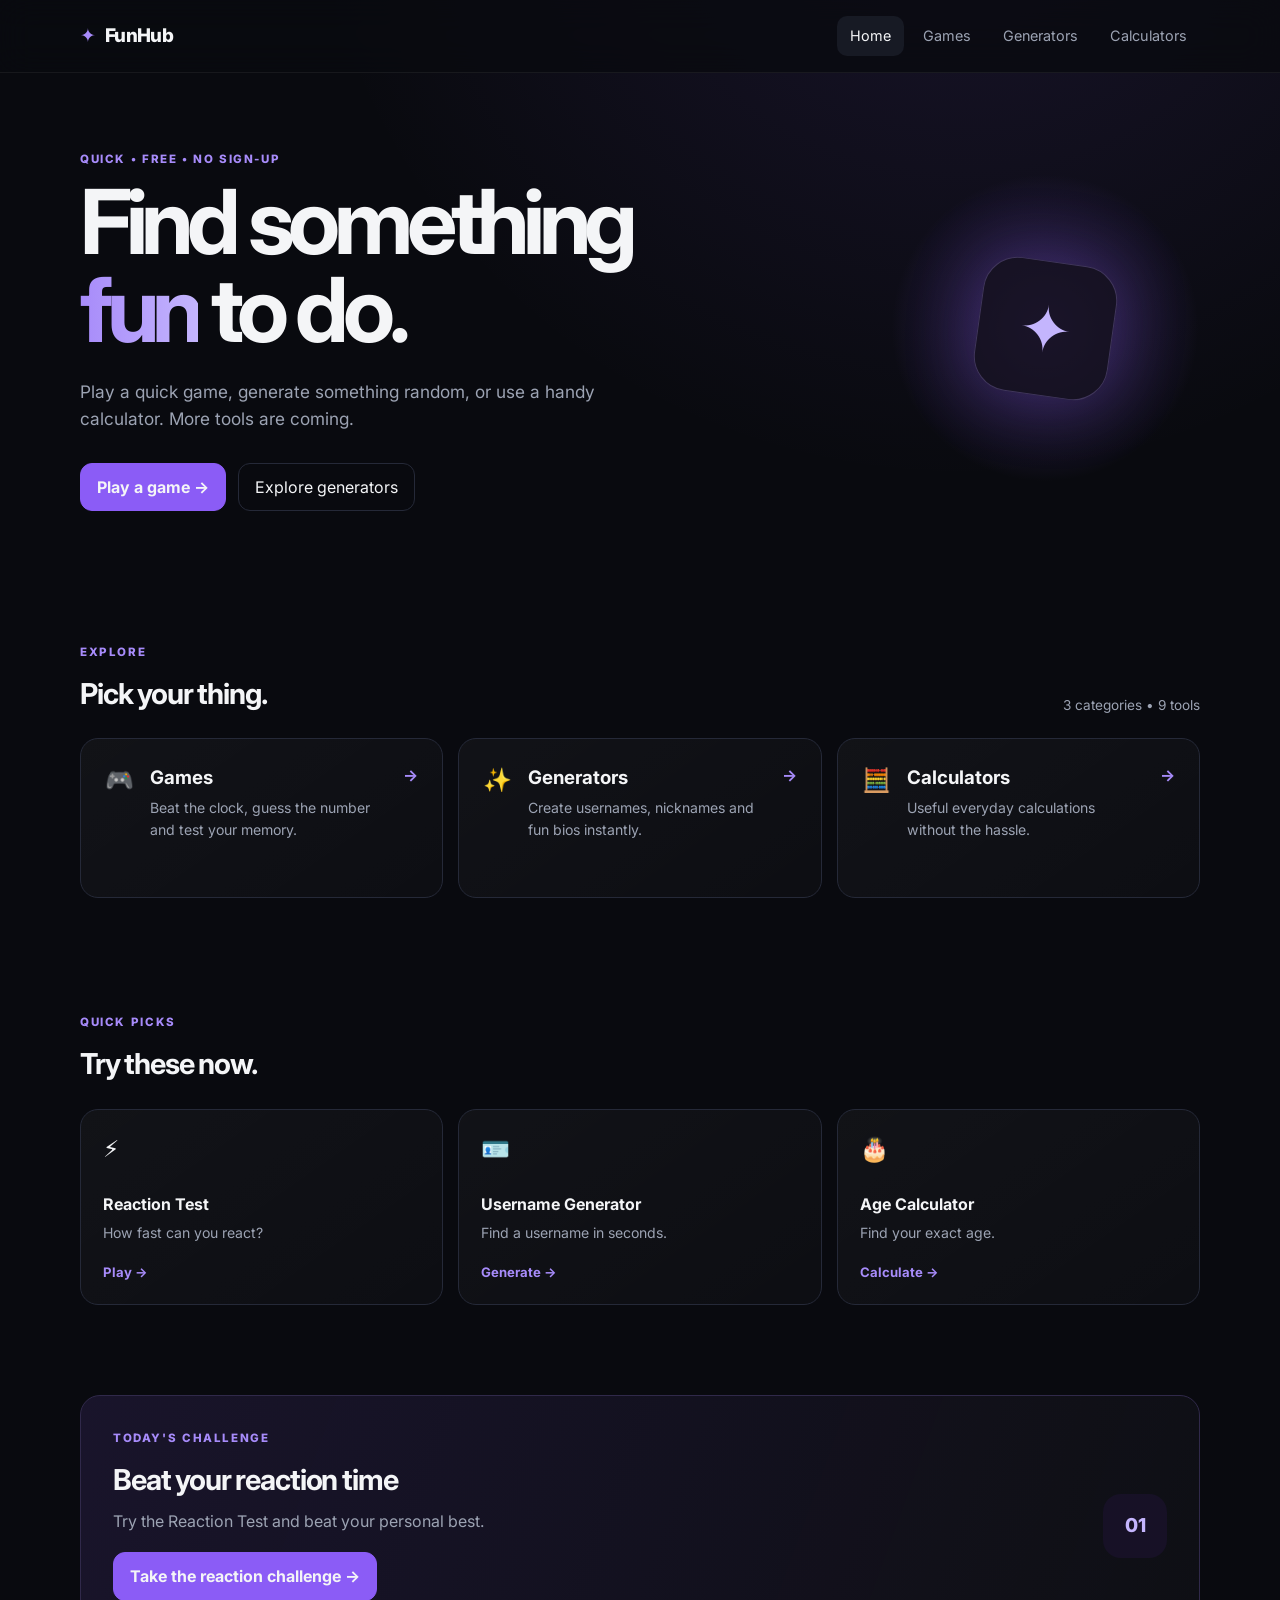
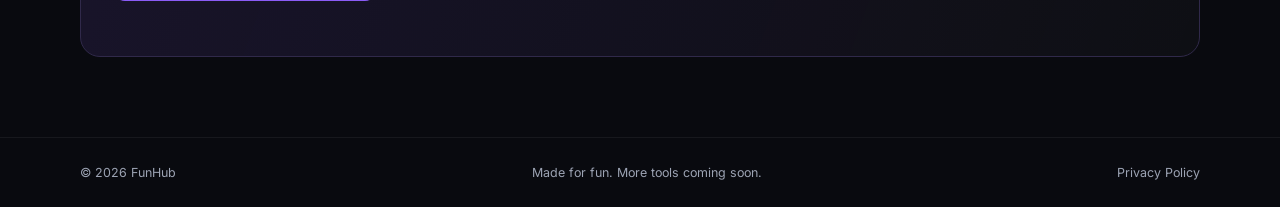
==== index.html @ 7da80d29 "Add files via upload" ====
<!DOCTYPE html>
<html lang="en">
<head>
  <meta charset="UTF-8">
  <meta name="viewport" content="width=device-width, initial-scale=1.0">
  <meta name="description" content="Play free online games, create usernames and bios, and use simple calculators on FunHub. No sign-up required.">
  <meta name="theme-color" content="#0b0b12">
  <title>FunHub – Free Games, Generators & Calculators</title>
  
<link rel="canonical" href="https://thisisaarushsingh15-beep.github.io/funhub-stage-a/">
<meta property="og:title" content="FunHub – Free Games, Generators & Calculators">
<meta property="og:description" content="Play free online games, create usernames and bios, and use simple calculators on FunHub. No sign-up required.">
<meta property="og:type" content="website">
<meta property="og:url" content="https://thisisaarushsingh15-beep.github.io/funhub-stage-a/">
<link rel="stylesheet" href="style.css">
<!-- Google Analytics -->
<script async src="https://www.googletagmanager.com/gtag/js?id=G-S3H3K12WE5"></script>
<script>
  window.dataLayer = window.dataLayer || [];
  function gtag(){dataLayer.push(arguments);}
  gtag('js', new Date());
  gtag('config', 'G-S3H3K12WE5');
</script>

<script type="application/ld+json">
{
  "@context": "https://schema.org",
  "@type": "WebSite",
  "name": "FunHub",
  "url": "https://thisisaarushsingh15-beep.github.io/funhub-stage-a/",
  "description": "Free online games, generators and useful calculators."
}
</script>
</head>
<body data-page="home">
<header class="site-header">
  <div class="container nav-wrap">
    <a class="logo" href="index.html"><span>✦</span> FunHub</a>
    <button class="menu-btn" aria-label="Open menu">☰</button>
    <nav class="nav">
      <a class="active" href="index.html">Home</a>
      <a href="games.html">Games</a>
      <a href="generators.html">Generators</a>
      <a href="calculators.html">Calculators</a>
    </nav>
  </div>
</header>

<main>
  <section class="hero container">
    <div class="hero-copy">
      <span class="eyebrow">QUICK • FREE • NO SIGN-UP</span>
      <h1>Find something <span>fun</span> to do.</h1>
      <p>Play a quick game, generate something random, or use a handy calculator. More tools are coming.</p>
      <div class="hero-actions">
        <a class="btn primary" href="games.html">Play a game <span>→</span></a>
        <a class="btn secondary" href="generators.html">Explore generators</a>
      </div>
    </div>
    <div class="hero-orb" aria-hidden="true">
      <div class="orb-card">✦</div>
    </div>
  </section>

  <section class="container section">
    <div class="section-heading">
      <div><span class="eyebrow">EXPLORE</span><h2>Pick your thing.</h2></div>
      <span class="section-note">3 categories • 9 tools</span>
    </div>

    <div class="category-grid">
      <a class="category-card purple" href="games.html">
        <div class="icon">🎮</div><div><h3>Games</h3><p>Beat the clock, guess the number and test your memory.</p></div><span class="arrow">→</span>
      </a>
      <a class="category-card blue" href="generators.html">
        <div class="icon">✨</div><div><h3>Generators</h3><p>Create usernames, nicknames and fun bios instantly.</p></div><span class="arrow">→</span>
      </a>
      <a class="category-card green" href="calculators.html">
        <div class="icon">🧮</div><div><h3>Calculators</h3><p>Useful everyday calculations without the hassle.</p></div><span class="arrow">→</span>
      </a>
    </div>
  </section>

  <section class="container section">
    <div class="section-heading">
      <div><span class="eyebrow">QUICK PICKS</span><h2>Try these now.</h2></div>
    </div>
    <div class="tool-grid">
      <a class="tool-card" href="games.html#reaction"><span class="tool-icon">⚡</span><h3>Reaction Test</h3><p>How fast can you react?</p><span class="tool-link">Play →</span></a>
      <a class="tool-card" href="generators.html#username"><span class="tool-icon">🪪</span><h3>Username Generator</h3><p>Find a username in seconds.</p><span class="tool-link">Generate →</span></a>
      <a class="tool-card" href="calculators.html#age"><span class="tool-icon">🎂</span><h3>Age Calculator</h3><p>Find your exact age.</p><span class="tool-link">Calculate →</span></a>
    </div>
  </section>

  <section class="container daily" id="daily-challenge">
    <div>
      <span class="eyebrow">TODAY'S CHALLENGE</span>
      <h2 id="daily-title">Daily Challenge</h2>
      <p id="daily-description">A fresh little challenge, updated every day.</p>
      <a id="daily-btn" class="btn primary" href="games.html">Take the challenge →</a>
      <p id="daily-status" class="daily-status" aria-live="polite"></p>
    </div>
    <div id="daily-badge" class="daily-badge">01</div>
  </section>
</main>

<footer><div class="container footer-wrap"><span>© 2026 FunHub</span><span>Made for fun. More tools coming soon.</span><span><a href="privacy.html">Privacy Policy</a></span></div></footer>
<script src="script.js"></script>
</body>
</html>
---- style.css ----
@import url('https://fonts.googleapis.com/css2?family=Inter:wght@400;500;600;700;800&display=swap');

:root{--bg:#090a0f;--surface:#11131b;--surface2:#171a24;--border:#252938;--text:#f4f5f7;--muted:#9ca3b3;--accent:#8b5cf6;--accent2:#a78bfa;--green:#34d399;--blue:#60a5fa;--danger:#fb7185;--shadow:0 18px 60px rgba(0,0,0,.3)}
*{box-sizing:border-box}html{scroll-behavior:smooth}body{margin:0;background:radial-gradient(circle at 75% -10%,rgba(139,92,246,.13),transparent 30%),var(--bg);color:var(--text);font-family:Inter,system-ui,sans-serif;line-height:1.55}a{text-decoration:none;color:inherit}button,input,select{font:inherit}button{cursor:pointer}
.container{width:min(1120px,calc(100% - 40px));margin:auto}.site-header{position:sticky;top:0;z-index:20;background:rgba(9,10,15,.8);backdrop-filter:blur(16px);border-bottom:1px solid rgba(255,255,255,.06)}.nav-wrap{height:72px;display:flex;align-items:center;justify-content:space-between}.logo{font-size:1.18rem;font-weight:800;letter-spacing:-.03em}.logo span{color:var(--accent2);margin-right:6px}.nav{display:flex;gap:6px}.nav a{padding:9px 13px;border-radius:10px;color:var(--muted);font-size:.9rem}.nav a:hover,.nav a.active{color:var(--text);background:var(--surface2)}.menu-btn{display:none;background:none;border:0;color:var(--text);font-size:1.4rem}
.hero{min-height:510px;display:flex;align-items:center;justify-content:space-between;gap:50px;padding:70px 0}.hero-copy{max-width:650px}.eyebrow{display:inline-block;color:var(--accent2);font-size:.72rem;font-weight:800;letter-spacing:.14em;margin-bottom:10px}.hero h1{font-size:clamp(3rem,7vw,5.7rem);line-height:.98;letter-spacing:-.07em;margin:0 0 25px}.hero h1 span{background:linear-gradient(90deg,#a78bfa,#c4b5fd);-webkit-background-clip:text;color:transparent}.hero p{color:var(--muted);font-size:1.08rem;max-width:570px}.hero-actions{display:flex;gap:12px;flex-wrap:wrap;margin-top:30px}.btn{border:1px solid var(--border);border-radius:12px;padding:11px 16px;color:var(--text);background:var(--surface2);transition:.2s}.btn:hover{transform:translateY(-2px);border-color:#3b4052}.btn.primary{background:var(--accent);border-color:var(--accent);font-weight:700}.btn.primary:hover{background:#7c4ee8}.btn.secondary{background:transparent}.btn.full{width:100%}.hero-orb{width:310px;height:310px;display:grid;place-items:center;border-radius:50%;background:radial-gradient(circle,rgba(139,92,246,.28),rgba(139,92,246,.03) 65%,transparent 70%)}.orb-card{width:135px;height:135px;border:1px solid #40365c;background:rgba(20,17,30,.8);box-shadow:0 0 70px rgba(139,92,246,.28);border-radius:35px;display:grid;place-items:center;font-size:4rem;color:#c4b5fd;transform:rotate(8deg)}
.section{padding:55px 0}.section-heading{display:flex;justify-content:space-between;align-items:end;margin-bottom:22px}.section-heading h2,.daily h2{margin:0;font-size:1.8rem;letter-spacing:-.04em}.section-note{color:var(--muted);font-size:.85rem}.category-grid{display:grid;grid-template-columns:repeat(3,1fr);gap:15px}.category-card,.tool-card,.app-card{background:linear-gradient(145deg,rgba(255,255,255,.035),rgba(255,255,255,.015));border:1px solid var(--border);border-radius:18px}.category-card{padding:24px;display:grid;grid-template-columns:auto 1fr auto;gap:16px;align-items:start;min-height:160px;transition:.25s}.category-card:hover,.tool-card:hover{transform:translateY(-4px);border-color:#3a3f50}.category-card h3,.tool-card h3{margin:0 0 5px}.category-card p,.tool-card p{margin:0;color:var(--muted);font-size:.88rem}.category-card .icon,.tool-icon{font-size:1.45rem}.category-card.purple .icon{color:#a78bfa}.category-card.blue .icon{color:#60a5fa}.category-card.green .icon{color:#34d399}.arrow,.tool-link{color:var(--accent2);font-weight:700}.tool-grid{display:grid;grid-template-columns:repeat(3,1fr);gap:15px}.tool-grid.wide{align-items:start}.tool-card{padding:22px;transition:.25s}.tool-card .tool-icon{display:block;margin-bottom:24px}.tool-card h3{font-size:1rem}.tool-card .tool-link{display:block;margin-top:18px;font-size:.82rem}.daily{margin:35px auto 80px;padding:28px 32px;border:1px solid #30294a;border-radius:20px;background:linear-gradient(110deg,rgba(139,92,246,.12),rgba(255,255,255,.02));display:flex;justify-content:space-between;align-items:center}.daily p{color:var(--muted);margin:7px 0 0}.daily-badge{width:64px;height:64px;border-radius:18px;display:grid;place-items:center;background:#171126;color:#c4b5fd;font-weight:800;font-size:1.2rem}
.page{padding:75px 0 100px}.page-heading{margin-bottom:38px}.page-heading h1{font-size:clamp(2.5rem,6vw,4.5rem);line-height:1;margin:0 0 12px;letter-spacing:-.06em}.page-heading p{color:var(--muted);margin:0}.game-grid{display:grid;grid-template-columns:repeat(3,1fr);gap:16px}.app-card{padding:24px}.app-top{display:flex;justify-content:space-between;align-items:center;margin-bottom:15px}.tag{font-size:.66rem;letter-spacing:.1em;color:var(--muted);border:1px solid var(--border);border-radius:999px;padding:5px 8px}.app-card h2{margin:0 0 8px;font-size:1.25rem}.muted{color:var(--muted);font-size:.88rem}.reaction-box,.memory-display{height:150px;border:1px dashed #3a3f50;border-radius:14px;display:grid;place-items:center;text-align:center;margin:20px 0;color:var(--muted);font-weight:700}.reaction-box.go{background:#123326;border-color:#2d8b68;color:#9ff0ca}.reaction-box.wait{background:#2b1820;border-color:#703343;color:#ffb5c4}.input-row{display:flex;gap:9px;margin:18px 0}.input-row input,.input-row select{min-width:0;flex:1}input,select{width:100%;background:#0d0f15;color:var(--text);border:1px solid var(--border);border-radius:11px;padding:11px 12px;outline:none}input:focus,select:focus{border-color:#65519a;box-shadow:0 0 0 3px rgba(139,92,246,.1)}.result{min-height:24px;color:var(--accent2);font-weight:600}.text-btn{border:0;background:none;color:var(--muted);padding:5px 0}.text-btn:hover{color:var(--text)}.form-stack{display:grid;gap:10px;margin:18px 0}.output-list{display:grid;gap:8px;margin-top:16px}.output-item{display:flex;justify-content:space-between;gap:10px;align-items:center;background:#0d0f15;border:1px solid var(--border);border-radius:10px;padding:10px 12px}.copy-btn{border:0;background:#1c1f2a;color:var(--accent2);padding:6px 9px;border-radius:8px;font-size:.78rem}.hidden{display:none!important}
footer{border-top:1px solid rgba(255,255,255,.06);padding:25px 0;color:var(--muted);font-size:.78rem}.footer-wrap{display:flex;justify-content:space-between;gap:15px}
@media(max-width:850px){.hero{padding:60px 0;min-height:auto}.hero-orb{width:220px;height:220px}.orb-card{width:100px;height:100px;font-size:3rem}.category-grid,.game-grid,.tool-grid{grid-template-columns:1fr}.hero{flex-direction:column;align-items:flex-start}.section{padding:40px 0}.page{padding:55px 0 75px}}
@media(max-width:620px){.container{width:min(100% - 28px,1120px)}.nav{display:none;position:absolute;left:14px;right:14px;top:64px;background:#11131b;border:1px solid var(--border);border-radius:14px;padding:8px;flex-direction:column}.nav.open{display:flex}.menu-btn{display:block}.hero h1{font-size:3.1rem}.hero-orb{display:none}.section-heading{align-items:start;gap:15px;flex-direction:column}.category-card{min-height:auto}.footer-wrap{flex-direction:column}.input-row{flex-direction:column}}

.daily .btn{display:inline-block;margin-top:18px}.daily-status{color:var(--green);font-size:.82rem;font-weight:600;min-height:20px;margin:10px 0 0}.score-panel{margin:-12px 0 28px;padding:22px;border:1px solid var(--border);border-radius:18px;background:linear-gradient(145deg,rgba(255,255,255,.035),rgba(255,255,255,.015));display:grid;grid-template-columns:1fr 1.4fr;gap:20px;align-items:center}.score-panel h2{margin:0 0 5px}.score-grid{display:grid;grid-template-columns:repeat(3,1fr);gap:10px}.score-item{padding:14px;border:1px solid var(--border);border-radius:12px;background:#0d0f15;display:grid;gap:6px}.score-item span{font-size:.78rem;color:var(--muted)}.score-item strong{font-size:1.05rem;color:var(--accent2)}.daily-game-note{margin:-8px 0 22px;padding:13px 16px;border:1px solid #30294a;border-radius:12px;background:rgba(139,92,246,.09);color:#d9d0ff;font-size:.88rem}.daily-game-note strong{color:#fff}.game-actions{display:flex;gap:9px;flex-wrap:wrap;margin-top:12px}.game-actions .btn{flex:1}.new-best{color:var(--green)!important}.challenge-complete{color:var(--green)!important}@media(max-width:850px){.score-panel{grid-template-columns:1fr}.score-grid{grid-template-columns:1fr}}
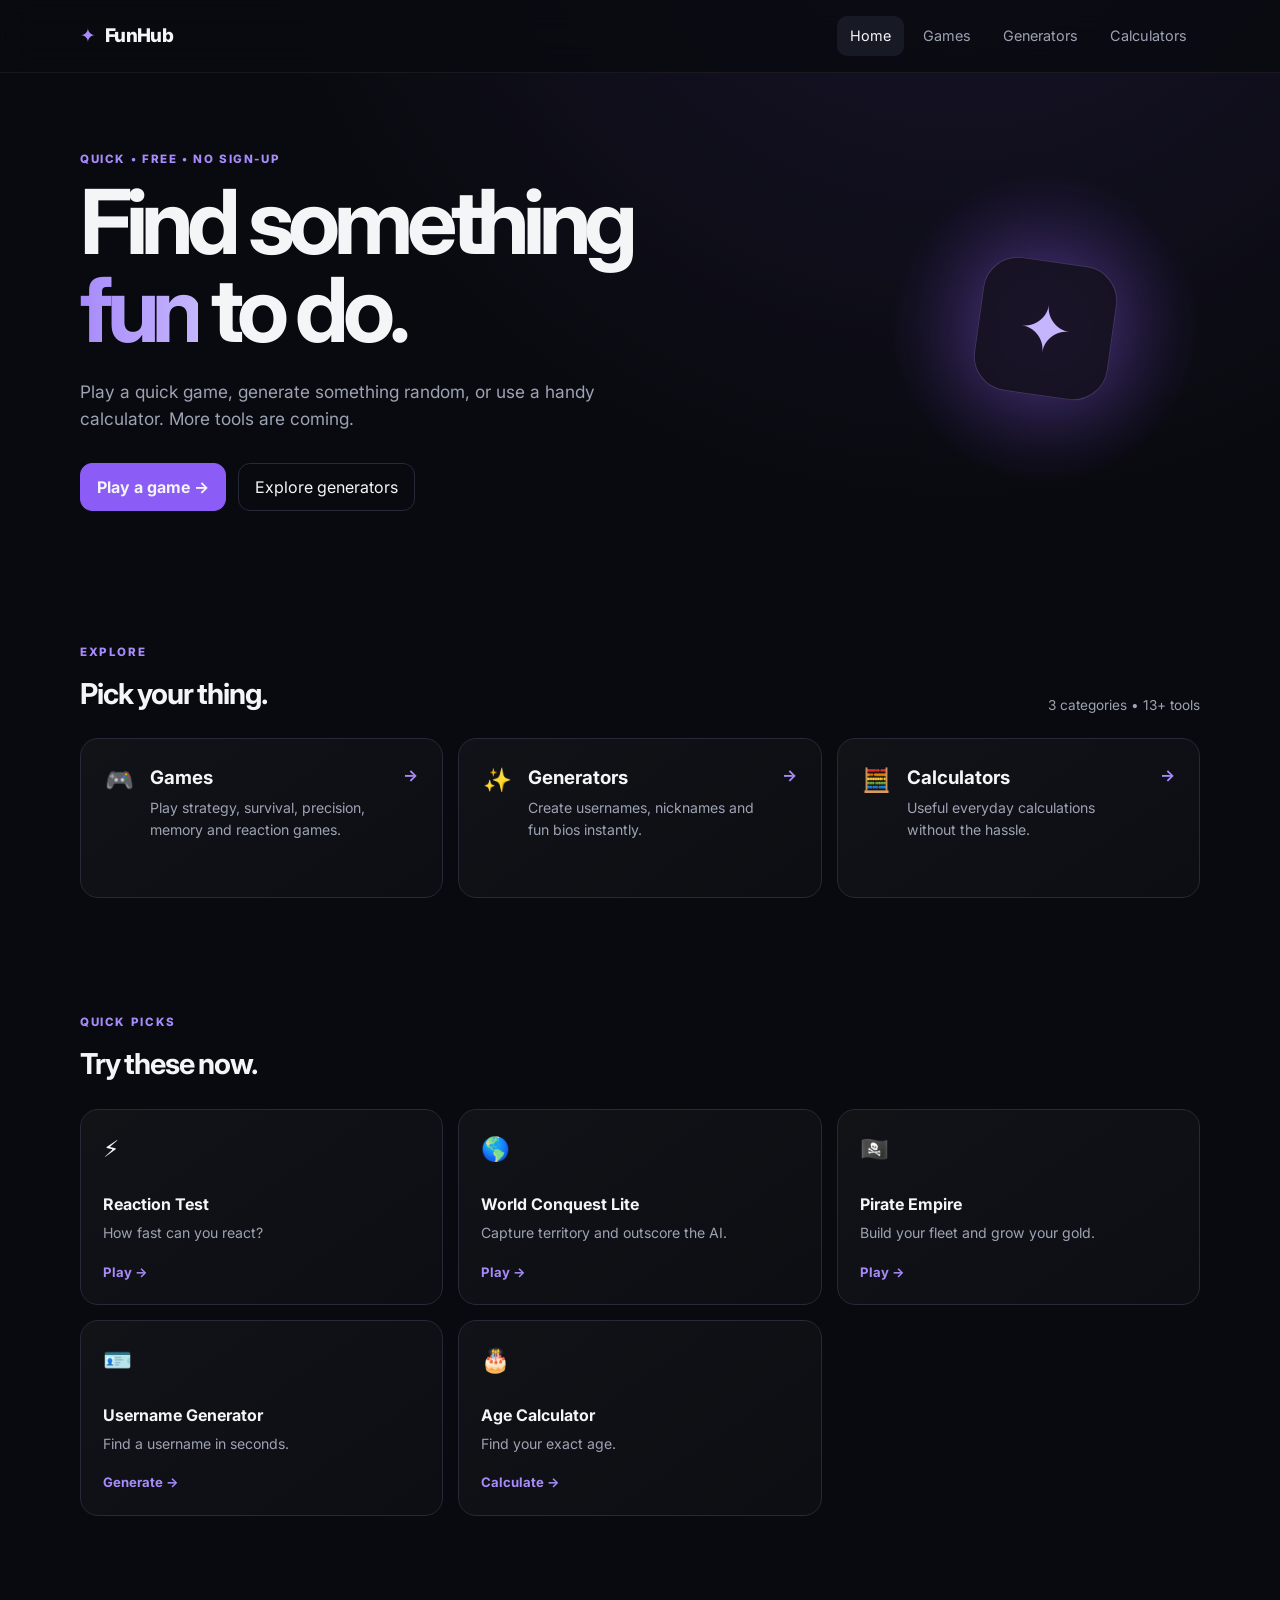
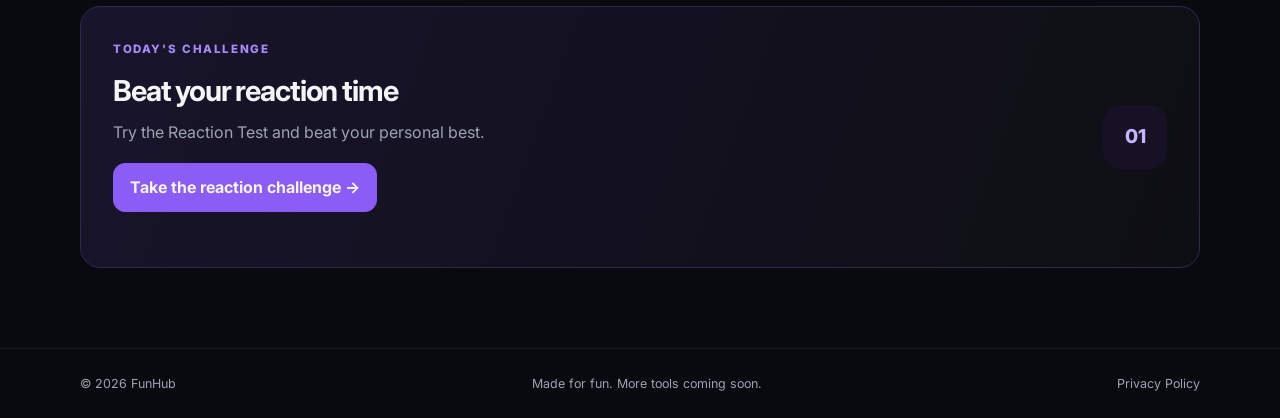
==== commit 577d069e: "Add files via upload" ====
--- a/index.html
+++ b/index.html
@@ -65,12 +65,12 @@
   <section class="container section">
     <div class="section-heading">
       <div><span class="eyebrow">EXPLORE</span><h2>Pick your thing.</h2></div>
-      <span class="section-note">3 categories • 9 tools</span>
+      <span class="section-note">3 categories • 13+ tools</span>
     </div>
 
     <div class="category-grid">
       <a class="category-card purple" href="games.html">
-        <div class="icon">🎮</div><div><h3>Games</h3><p>Beat the clock, guess the number and test your memory.</p></div><span class="arrow">→</span>
+        <div class="icon">🎮</div><div><h3>Games</h3><p>Play strategy, survival, precision, memory and reaction games.</p></div><span class="arrow">→</span>
       </a>
       <a class="category-card blue" href="generators.html">
         <div class="icon">✨</div><div><h3>Generators</h3><p>Create usernames, nicknames and fun bios instantly.</p></div><span class="arrow">→</span>
@@ -87,6 +87,8 @@
     </div>
     <div class="tool-grid">
       <a class="tool-card" href="games.html#reaction"><span class="tool-icon">⚡</span><h3>Reaction Test</h3><p>How fast can you react?</p><span class="tool-link">Play →</span></a>
+      <a class="tool-card" href="games.html#conquest"><span class="tool-icon">🌎</span><h3>World Conquest Lite</h3><p>Capture territory and outscore the AI.</p><span class="tool-link">Play →</span></a>
+      <a class="tool-card" href="games.html#pirate"><span class="tool-icon">🏴‍☠️</span><h3>Pirate Empire</h3><p>Build your fleet and grow your gold.</p><span class="tool-link">Play →</span></a>
       <a class="tool-card" href="generators.html#username"><span class="tool-icon">🪪</span><h3>Username Generator</h3><p>Find a username in seconds.</p><span class="tool-link">Generate →</span></a>
       <a class="tool-card" href="calculators.html#age"><span class="tool-icon">🎂</span><h3>Age Calculator</h3><p>Find your exact age.</p><span class="tool-link">Calculate →</span></a>
     </div>
--- a/style.css
+++ b/style.css
@@ -11,3 +11,30 @@
 @media(max-width:620px){.container{width:min(100% - 28px,1120px)}.nav{display:none;position:absolute;left:14px;right:14px;top:64px;background:#11131b;border:1px solid var(--border);border-radius:14px;padding:8px;flex-direction:column}.nav.open{display:flex}.menu-btn{display:block}.hero h1{font-size:3.1rem}.hero-orb{display:none}.section-heading{align-items:start;gap:15px;flex-direction:column}.category-card{min-height:auto}.footer-wrap{flex-direction:column}.input-row{flex-direction:column}}
 
 .daily .btn{display:inline-block;margin-top:18px}.daily-status{color:var(--green);font-size:.82rem;font-weight:600;min-height:20px;margin:10px 0 0}.score-panel{margin:-12px 0 28px;padding:22px;border:1px solid var(--border);border-radius:18px;background:linear-gradient(145deg,rgba(255,255,255,.035),rgba(255,255,255,.015));display:grid;grid-template-columns:1fr 1.4fr;gap:20px;align-items:center}.score-panel h2{margin:0 0 5px}.score-grid{display:grid;grid-template-columns:repeat(3,1fr);gap:10px}.score-item{padding:14px;border:1px solid var(--border);border-radius:12px;background:#0d0f15;display:grid;gap:6px}.score-item span{font-size:.78rem;color:var(--muted)}.score-item strong{font-size:1.05rem;color:var(--accent2)}.daily-game-note{margin:-8px 0 22px;padding:13px 16px;border:1px solid #30294a;border-radius:12px;background:rgba(139,92,246,.09);color:#d9d0ff;font-size:.88rem}.daily-game-note strong{color:#fff}.game-actions{display:flex;gap:9px;flex-wrap:wrap;margin-top:12px}.game-actions .btn{flex:1}.new-best{color:var(--green)!important}.challenge-complete{color:var(--green)!important}@media(max-width:850px){.score-panel{grid-template-columns:1fr}.score-grid{grid-template-columns:1fr}}
+
+/* Stage B games */
+.stage-b-intro { margin: 34px 0 18px; }
+.stage-b-intro h2 { margin: 4px 0 6px; }
+.stage-b-games { margin-top: 18px; }
+.game-stats { display:flex; gap:10px; flex-wrap:wrap; margin:12px 0; }
+.game-stats span { background:rgba(255,255,255,.04); border:1px solid var(--border); border-radius:10px; padding:8px 10px; font-size:.9rem; }
+.game-stats strong { margin-left:4px; }
+.target-arena { position:relative; min-height:230px; border:1px solid var(--border); border-radius:14px; background:#11131a; overflow:hidden; display:grid; place-items:center; color:var(--muted); }
+.target-dot { position:absolute; width:42px; height:42px; border-radius:50%; border:3px solid #fff; background:var(--accent); cursor:pointer; box-shadow:0 0 0 7px rgba(124,92,255,.18); }
+.territory-grid { display:grid; grid-template-columns:repeat(5,1fr); gap:6px; margin:14px 0; }
+.territory { min-height:52px; border:1px solid var(--border); border-radius:9px; background:#151821; color:var(--text); cursor:pointer; font-weight:700; }
+.territory.player { background:rgba(124,92,255,.28); border-color:var(--accent); }
+.territory.ai { background:rgba(255,255,255,.09); }
+.territory.neutral { opacity:.72; }
+.territory.attackable { outline:2px solid var(--accent); }
+.pirate-stats { display:grid; grid-template-columns:repeat(4,1fr); gap:8px; margin:14px 0; }
+.pirate-stats div { padding:10px 8px; border:1px solid var(--border); border-radius:10px; background:rgba(255,255,255,.035); text-align:center; }
+.pirate-stats span { display:block; font-size:.75rem; color:var(--muted); }
+.pirate-stats strong { display:block; margin-top:3px; }
+.pirate-actions { display:grid; grid-template-columns:1fr 1fr; gap:8px; }
+.upgrade-grid { display:grid; grid-template-columns:1fr 1fr; gap:8px; margin:12px 0; }
+.upgrade-card { border:1px solid var(--border); background:#151821; border-radius:10px; padding:10px; }
+.upgrade-card button { margin-top:8px; width:100%; }
+.survival-bar { height:14px; background:#1b1e27; border-radius:999px; overflow:hidden; border:1px solid var(--border); }
+.survival-bar span { display:block; height:100%; background:var(--accent); transition:width .2s ease; }
+@media (max-width:600px){ .pirate-stats{grid-template-columns:1fr 1fr}.territory-grid{grid-template-columns:repeat(5,minmax(42px,1fr))}.territory{min-height:46px;font-size:.78rem}.upgrade-grid{grid-template-columns:1fr}.target-arena{min-height:200px} }
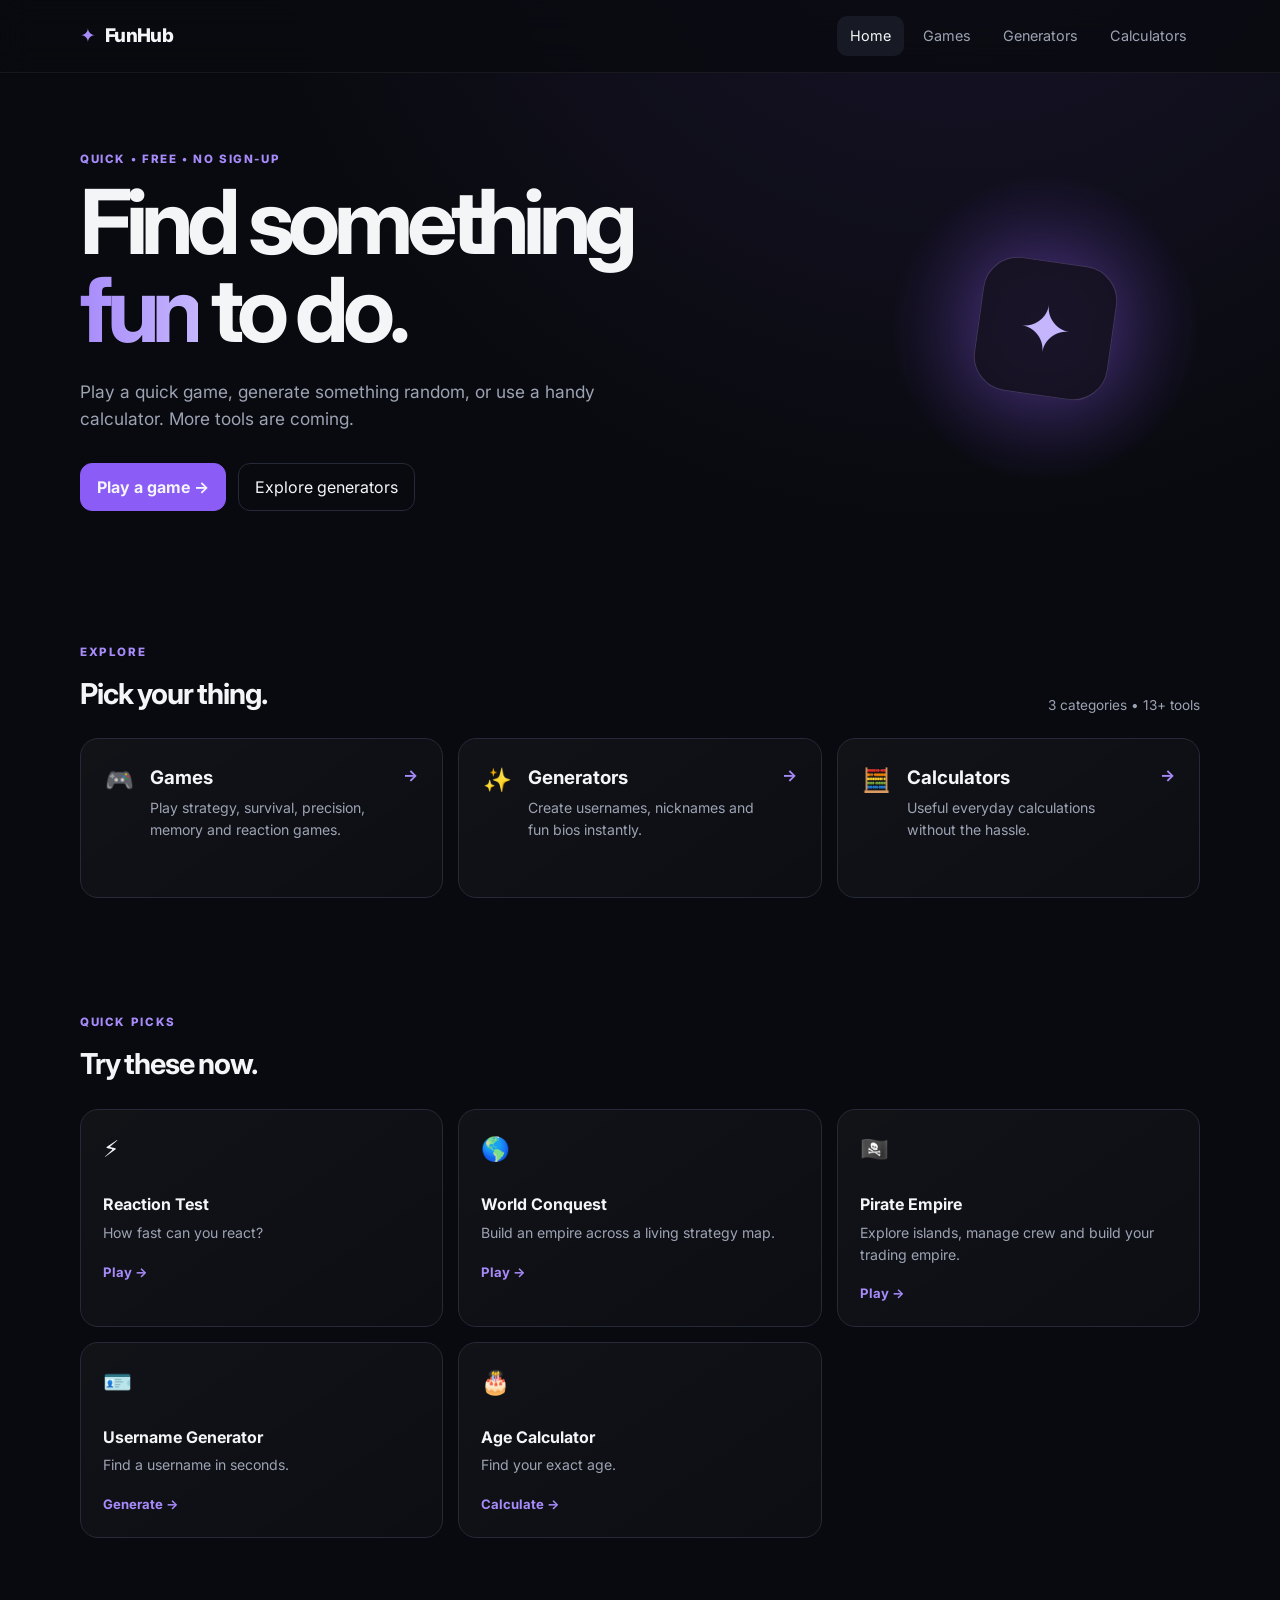
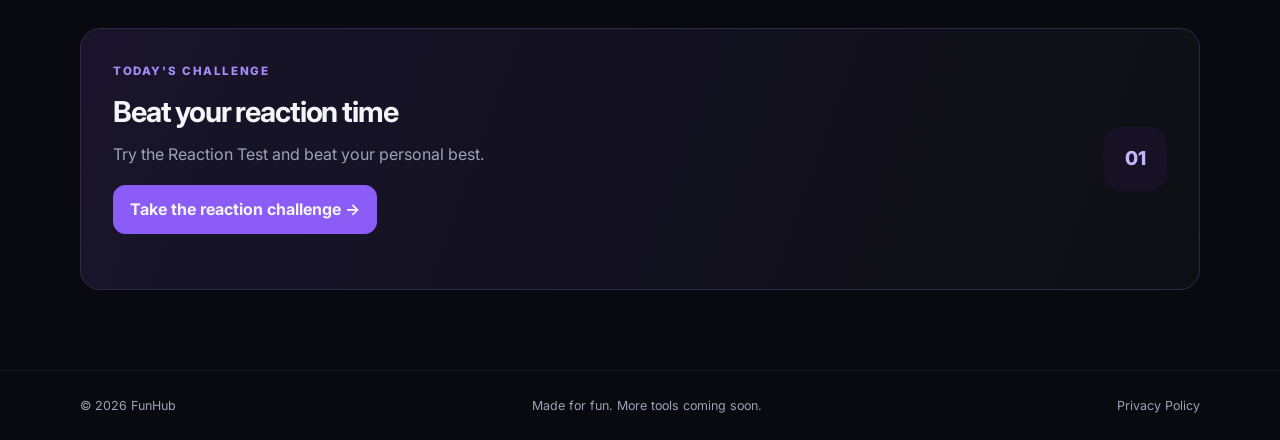
==== commit c9758616: "Add files via upload" ====
--- a/index.html
+++ b/index.html
@@ -87,8 +87,8 @@
     </div>
     <div class="tool-grid">
       <a class="tool-card" href="games.html#reaction"><span class="tool-icon">⚡</span><h3>Reaction Test</h3><p>How fast can you react?</p><span class="tool-link">Play →</span></a>
-      <a class="tool-card" href="games.html#conquest"><span class="tool-icon">🌎</span><h3>World Conquest Lite</h3><p>Capture territory and outscore the AI.</p><span class="tool-link">Play →</span></a>
-      <a class="tool-card" href="games.html#pirate"><span class="tool-icon">🏴‍☠️</span><h3>Pirate Empire</h3><p>Build your fleet and grow your gold.</p><span class="tool-link">Play →</span></a>
+      <a class="tool-card" href="conquest.html"><span class="tool-icon">🌎</span><h3>World Conquest</h3><p>Build an empire across a living strategy map.</p><span class="tool-link">Play →</span></a>
+      <a class="tool-card" href="pirate.html"><span class="tool-icon">🏴‍☠️</span><h3>Pirate Empire</h3><p>Explore islands, manage crew and build your trading empire.</p><span class="tool-link">Play →</span></a>
       <a class="tool-card" href="generators.html#username"><span class="tool-icon">🪪</span><h3>Username Generator</h3><p>Find a username in seconds.</p><span class="tool-link">Generate →</span></a>
       <a class="tool-card" href="calculators.html#age"><span class="tool-icon">🎂</span><h3>Age Calculator</h3><p>Find your exact age.</p><span class="tool-link">Calculate →</span></a>
     </div>
--- a/style.css
+++ b/style.css
@@ -38,3 +38,7 @@
 .survival-bar { height:14px; background:#1b1e27; border-radius:999px; overflow:hidden; border:1px solid var(--border); }
 .survival-bar span { display:block; height:100%; background:var(--accent); transition:width .2s ease; }
 @media (max-width:600px){ .pirate-stats{grid-template-columns:1fr 1fr}.territory-grid{grid-template-columns:repeat(5,minmax(42px,1fr))}.territory{min-height:46px;font-size:.78rem}.upgrade-grid{grid-template-columns:1fr}.target-arena{min-height:200px} }
+/* Complex simulation pages */
+.game-page{padding:58px 0 90px}.game-hero{display:flex;justify-content:space-between;gap:30px;align-items:end;margin-bottom:25px}.game-hero h1{font-size:clamp(2.7rem,7vw,5.4rem);line-height:.95;letter-spacing:-.07em;margin:0 0 14px}.game-hero p{max-width:720px;color:var(--muted);font-size:1rem}.game-controls{display:flex;gap:9px;flex-wrap:wrap}.hud{display:grid;grid-template-columns:repeat(5,1fr);gap:10px;margin:20px 0}.hud>div{padding:14px;border:1px solid var(--border);border-radius:14px;background:#0d0f15}.hud span{display:block;color:var(--muted);font-size:.72rem;text-transform:uppercase;letter-spacing:.08em}.hud strong{display:block;font-size:1.25rem;margin-top:3px}.sim-layout{display:grid;grid-template-columns:minmax(0,2fr) minmax(270px,.7fr);gap:16px}.map-panel,.side-panel,.range-panel{border:1px solid var(--border);border-radius:18px;background:linear-gradient(145deg,rgba(255,255,255,.035),rgba(255,255,255,.015));overflow:hidden}.panel-head{display:flex;justify-content:space-between;gap:10px;align-items:center;padding:18px 20px;border-bottom:1px solid var(--border)}.panel-head h2{margin:0;font-size:1.1rem}.panel-head span{color:var(--accent2);font-size:.8rem}.map-panel canvas,.range-panel canvas{width:100%;height:auto;display:block;background:#07111b}.map-help,.range-message{padding:12px 18px;color:var(--muted);font-size:.82rem;border-top:1px solid var(--border)}.side-panel{padding:20px}.side-panel h2{margin-top:0}.side-panel h3{margin:24px 0 10px;font-size:.9rem}.info-box{min-height:92px;padding:14px;border:1px solid var(--border);border-radius:12px;background:#0d0f15;color:var(--muted);font-size:.85rem}.command-grid{display:grid;grid-template-columns:1fr 1fr;gap:8px;margin:12px 0}.feed{display:grid;gap:8px;max-height:250px;overflow:auto}.feed div{padding:10px;border-radius:10px;background:#0d0f15;border:1px solid var(--border);font-size:.78rem;color:var(--muted)}.ship-controls{display:flex;justify-content:center;gap:7px;padding:12px}.ship-controls .btn{min-width:45px}.crew-list{display:grid;gap:7px}.crew-list div{padding:9px;border:1px solid var(--border);border-radius:10px;background:#0d0f15}.crew-list strong{display:block;font-size:.82rem}.crew-list span{font-size:.72rem;color:var(--muted)}.range-panel{padding:0}.range-message{min-height:48px;color:var(--accent2)}.survival-controls{display:flex;gap:8px;flex-wrap:wrap;padding:12px 18px}.survival-controls .btn{flex:1}.stage-b-games .game-grid{grid-template-columns:repeat(2,1fr)}
+@media(max-width:900px){.game-hero{align-items:start;flex-direction:column}.hud{grid-template-columns:repeat(2,1fr)}.sim-layout{grid-template-columns:1fr}.stage-b-games .game-grid{grid-template-columns:1fr}}
+@media(max-width:620px){.game-page{padding-top:38px}.hud{grid-template-columns:1fr 1fr}.hud>div{padding:11px}.game-controls{width:100%}.game-controls .btn{flex:1;text-align:center}.command-grid{grid-template-columns:1fr}.map-panel canvas,.range-panel canvas{min-height:280px;object-fit:cover}}
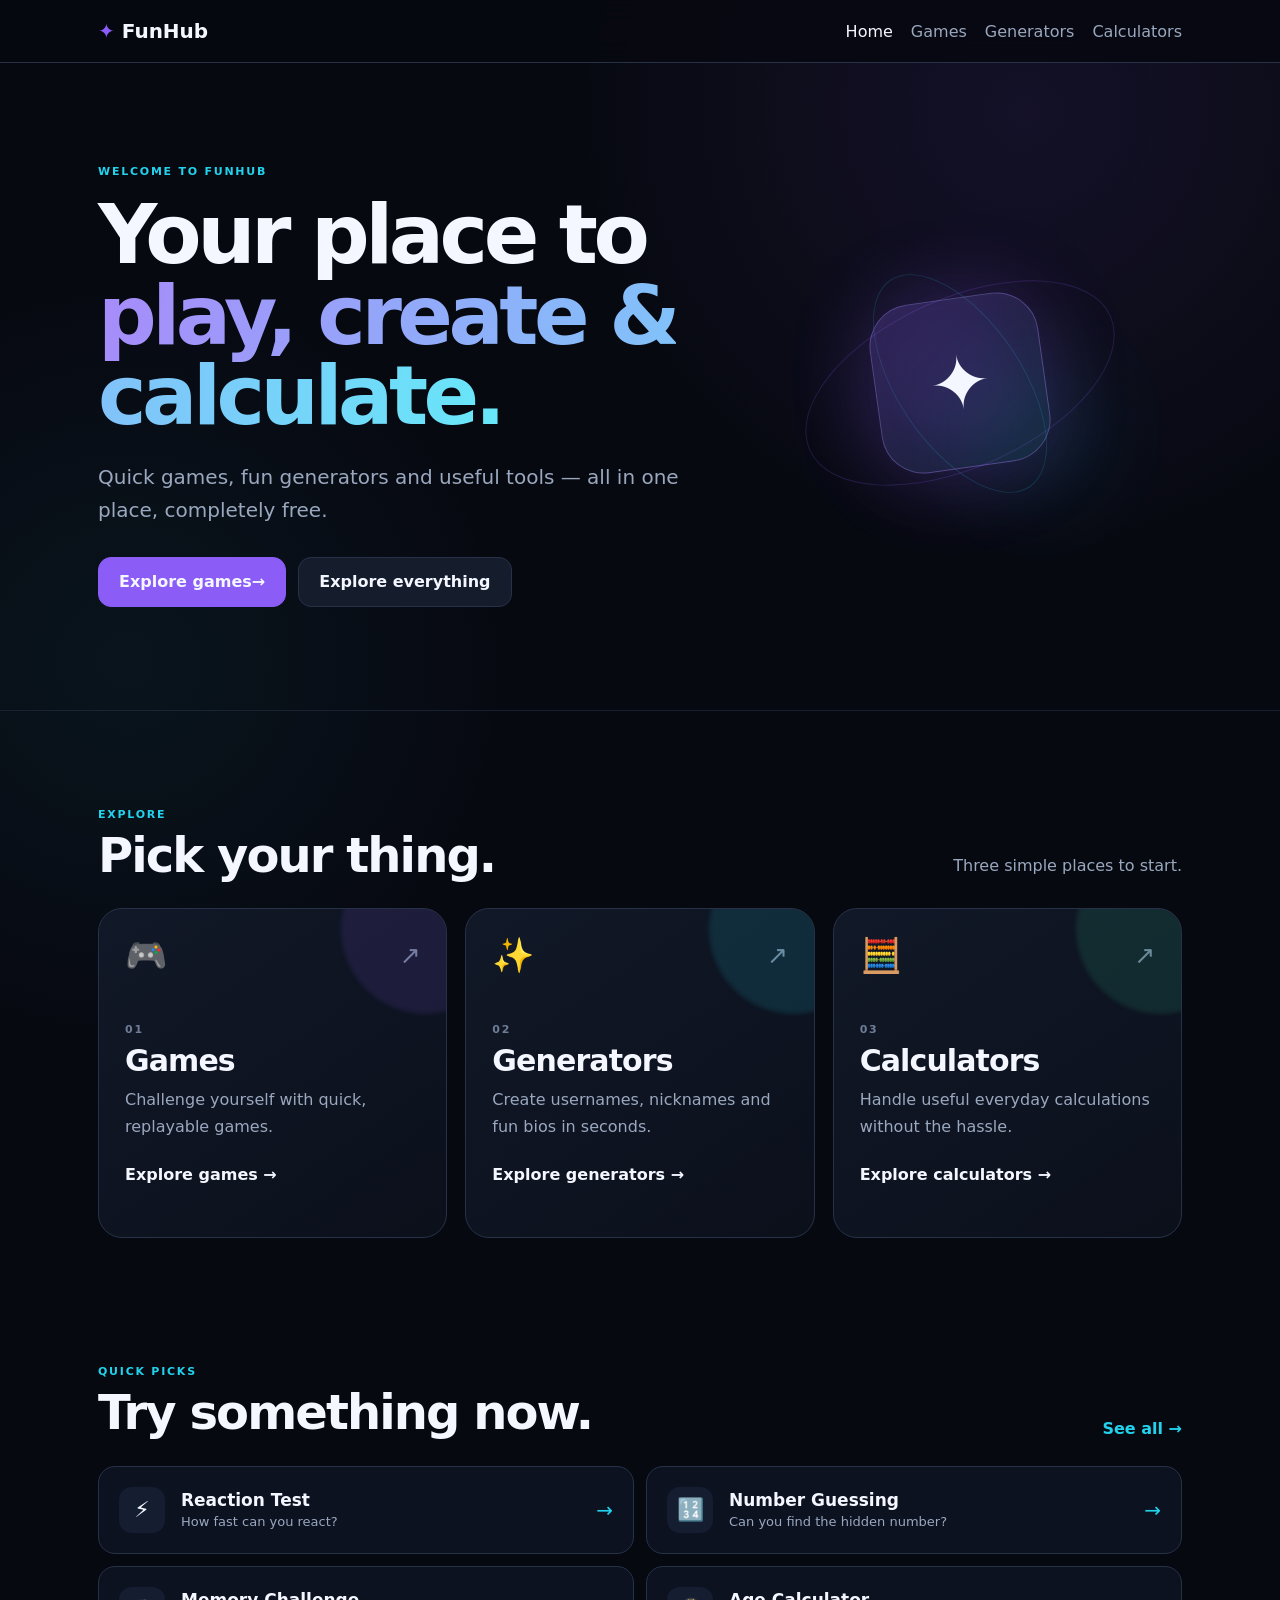
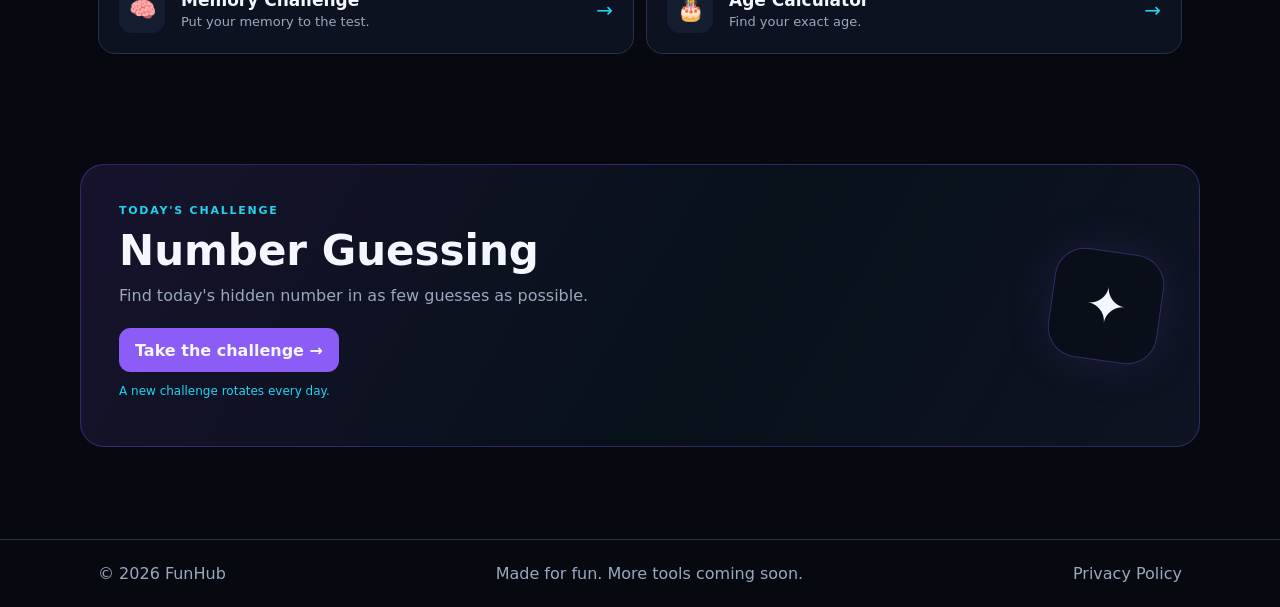
==== commit 12c0acd7: "Add files via upload" ====
--- a/index.html
+++ b/index.html
@@ -3,40 +3,38 @@
 <head>
   <meta charset="UTF-8">
   <meta name="viewport" content="width=device-width, initial-scale=1.0">
-  <meta name="description" content="Play free online games, create usernames and bios, and use simple calculators on FunHub. No sign-up required.">
-  <meta name="theme-color" content="#0b0b12">
+  <meta name="description" content="FunHub is a free collection of quick online games, fun generators and useful calculators. No sign-up required.">
+  <meta name="theme-color" content="#070911">
   <title>FunHub – Free Games, Generators & Calculators</title>
-  
-<link rel="canonical" href="https://thisisaarushsingh15-beep.github.io/funhub-stage-a/">
-<meta property="og:title" content="FunHub – Free Games, Generators & Calculators">
-<meta property="og:description" content="Play free online games, create usernames and bios, and use simple calculators on FunHub. No sign-up required.">
-<meta property="og:type" content="website">
-<meta property="og:url" content="https://thisisaarushsingh15-beep.github.io/funhub-stage-a/">
-<link rel="stylesheet" href="style.css">
-<!-- Google Analytics -->
-<script async src="https://www.googletagmanager.com/gtag/js?id=G-S3H3K12WE5"></script>
-<script>
-  window.dataLayer = window.dataLayer || [];
-  function gtag(){dataLayer.push(arguments);}
-  gtag('js', new Date());
-  gtag('config', 'G-S3H3K12WE5');
-</script>
-
-<script type="application/ld+json">
-{
-  "@context": "https://schema.org",
-  "@type": "WebSite",
-  "name": "FunHub",
-  "url": "https://thisisaarushsingh15-beep.github.io/funhub-stage-a/",
-  "description": "Free online games, generators and useful calculators."
-}
-</script>
+  <link rel="canonical" href="https://thisisaarushsingh15-beep.github.io/Funhub/">
+  <meta property="og:title" content="FunHub – Free Games, Generators & Calculators">
+  <meta property="og:description" content="Play quick games, create fun content and use useful calculators on FunHub. Free and no sign-up required.">
+  <meta property="og:type" content="website">
+  <meta property="og:url" content="https://thisisaarushsingh15-beep.github.io/Funhub/">
+  <link rel="stylesheet" href="style.css">
+  <!-- Google Analytics -->
+  <script async src="https://www.googletagmanager.com/gtag/js?id=G-S3H3K12WE5"></script>
+  <script>
+    window.dataLayer = window.dataLayer || [];
+    function gtag(){dataLayer.push(arguments);}
+    gtag('js', new Date());
+    gtag('config', 'G-S3H3K12WE5');
+  </script>
+  <script type="application/ld+json">
+  {
+    "@context":"https://schema.org",
+    "@type":"WebSite",
+    "name":"FunHub",
+    "url":"https://thisisaarushsingh15-beep.github.io/Funhub/",
+    "description":"Free online games, generators and useful calculators."
+  }
+  </script>
 </head>
 <body data-page="home">
 <header class="site-header">
   <div class="container nav-wrap">
     <a class="logo" href="index.html"><span>✦</span> FunHub</a>
-    <button class="menu-btn" aria-label="Open menu">☰</button>
+    <button class="menu-btn" aria-label="Open menu" aria-expanded="false">☰</button>
     <nav class="nav">
       <a class="active" href="index.html">Home</a>
       <a href="games.html">Games</a>
@@ -47,66 +45,115 @@
 </header>
 
 <main>
-  <section class="hero container">
-    <div class="hero-copy">
-      <span class="eyebrow">QUICK • FREE • NO SIGN-UP</span>
-      <h1>Find something <span>fun</span> to do.</h1>
-      <p>Play a quick game, generate something random, or use a handy calculator. More tools are coming.</p>
-      <div class="hero-actions">
-        <a class="btn primary" href="games.html">Play a game <span>→</span></a>
-        <a class="btn secondary" href="generators.html">Explore generators</a>
+  <section class="home-hero">
+    <div class="container home-hero-inner">
+      <div class="home-hero-copy">
+        <span class="eyebrow">WELCOME TO FUNHUB</span>
+        <h1>Your place to <span>play, create &amp; calculate.</span></h1>
+        <p>Quick games, fun generators and useful tools — all in one place, completely free.</p>
+        <div class="hero-actions">
+          <a class="btn primary" href="games.html">Explore games <span>→</span></a>
+          <a class="btn secondary" href="#categories">Explore everything</a>
+        </div>
       </div>
-    </div>
-    <div class="hero-orb" aria-hidden="true">
-      <div class="orb-card">✦</div>
+      <div class="hero-visual" aria-hidden="true">
+        <div class="hero-glow glow-one"></div>
+        <div class="hero-glow glow-two"></div>
+        <div class="hero-orbit orbit-one"></div>
+        <div class="hero-orbit orbit-two"></div>
+        <div class="hero-symbol">✦</div>
+      </div>
     </div>
   </section>
 
-  <section class="container section">
-    <div class="section-heading">
-      <div><span class="eyebrow">EXPLORE</span><h2>Pick your thing.</h2></div>
-      <span class="section-note">3 categories • 13+ tools</span>
+  <section class="container home-section" id="categories">
+    <div class="home-section-heading">
+      <div>
+        <span class="eyebrow">EXPLORE</span>
+        <h2>Pick your thing.</h2>
+      </div>
+      <p>Three simple places to start.</p>
     </div>
 
-    <div class="category-grid">
-      <a class="category-card purple" href="games.html">
-        <div class="icon">🎮</div><div><h3>Games</h3><p>Play strategy, survival, precision, memory and reaction games.</p></div><span class="arrow">→</span>
+    <div class="home-category-grid">
+      <a class="home-category-card category-purple" href="games.html">
+        <div class="category-top"><span class="big-icon">🎮</span><span class="category-arrow">↗</span></div>
+        <div class="category-number">01</div>
+        <h3>Games</h3>
+        <p>Challenge yourself with quick, replayable games.</p>
+        <span class="category-link">Explore games →</span>
       </a>
-      <a class="category-card blue" href="generators.html">
-        <div class="icon">✨</div><div><h3>Generators</h3><p>Create usernames, nicknames and fun bios instantly.</p></div><span class="arrow">→</span>
+
+      <a class="home-category-card category-cyan" href="generators.html">
+        <div class="category-top"><span class="big-icon">✨</span><span class="category-arrow">↗</span></div>
+        <div class="category-number">02</div>
+        <h3>Generators</h3>
+        <p>Create usernames, nicknames and fun bios in seconds.</p>
+        <span class="category-link">Explore generators →</span>
       </a>
-      <a class="category-card green" href="calculators.html">
-        <div class="icon">🧮</div><div><h3>Calculators</h3><p>Useful everyday calculations without the hassle.</p></div><span class="arrow">→</span>
+
+      <a class="home-category-card category-green" href="calculators.html">
+        <div class="category-top"><span class="big-icon">🧮</span><span class="category-arrow">↗</span></div>
+        <div class="category-number">03</div>
+        <h3>Calculators</h3>
+        <p>Handle useful everyday calculations without the hassle.</p>
+        <span class="category-link">Explore calculators →</span>
       </a>
     </div>
   </section>
 
-  <section class="container section">
-    <div class="section-heading">
-      <div><span class="eyebrow">QUICK PICKS</span><h2>Try these now.</h2></div>
+  <section class="container home-section quick-section">
+    <div class="home-section-heading">
+      <div>
+        <span class="eyebrow">QUICK PICKS</span>
+        <h2>Try something now.</h2>
+      </div>
+      <a class="heading-link" href="games.html">See all →</a>
     </div>
-    <div class="tool-grid">
-      <a class="tool-card" href="games.html#reaction"><span class="tool-icon">⚡</span><h3>Reaction Test</h3><p>How fast can you react?</p><span class="tool-link">Play →</span></a>
-      <a class="tool-card" href="conquest.html"><span class="tool-icon">🌎</span><h3>World Conquest</h3><p>Build an empire across a living strategy map.</p><span class="tool-link">Play →</span></a>
-      <a class="tool-card" href="pirate.html"><span class="tool-icon">🏴‍☠️</span><h3>Pirate Empire</h3><p>Explore islands, manage crew and build your trading empire.</p><span class="tool-link">Play →</span></a>
-      <a class="tool-card" href="generators.html#username"><span class="tool-icon">🪪</span><h3>Username Generator</h3><p>Find a username in seconds.</p><span class="tool-link">Generate →</span></a>
-      <a class="tool-card" href="calculators.html#age"><span class="tool-icon">🎂</span><h3>Age Calculator</h3><p>Find your exact age.</p><span class="tool-link">Calculate →</span></a>
+
+    <div class="home-tool-grid">
+      <a class="home-tool-card" href="games.html#reaction">
+        <span class="tool-icon">⚡</span>
+        <div><h3>Reaction Test</h3><p>How fast can you react?</p></div>
+        <span class="tool-arrow">→</span>
+      </a>
+      <a class="home-tool-card" href="games.html#guess">
+        <span class="tool-icon">🔢</span>
+        <div><h3>Number Guessing</h3><p>Can you find the hidden number?</p></div>
+        <span class="tool-arrow">→</span>
+      </a>
+      <a class="home-tool-card" href="games.html#memory">
+        <span class="tool-icon">🧠</span>
+        <div><h3>Memory Challenge</h3><p>Put your memory to the test.</p></div>
+        <span class="tool-arrow">→</span>
+      </a>
+      <a class="home-tool-card" href="calculators.html#age">
+        <span class="tool-icon">🎂</span>
+        <div><h3>Age Calculator</h3><p>Find your exact age.</p></div>
+        <span class="tool-arrow">→</span>
+      </a>
     </div>
   </section>
 
-  <section class="container daily" id="daily-challenge">
-    <div>
+  <section class="container home-daily" id="daily-challenge">
+    <div class="daily-copy">
       <span class="eyebrow">TODAY'S CHALLENGE</span>
       <h2 id="daily-title">Daily Challenge</h2>
-      <p id="daily-description">A fresh little challenge, updated every day.</p>
+      <p id="daily-description">A fresh little challenge to keep FunHub interesting.</p>
       <a id="daily-btn" class="btn primary" href="games.html">Take the challenge →</a>
       <p id="daily-status" class="daily-status" aria-live="polite"></p>
     </div>
-    <div id="daily-badge" class="daily-badge">01</div>
+    <div id="daily-badge" class="daily-badge" aria-hidden="true">✦</div>
   </section>
 </main>
 
-<footer><div class="container footer-wrap"><span>© 2026 FunHub</span><span>Made for fun. More tools coming soon.</span><span><a href="privacy.html">Privacy Policy</a></span></div></footer>
+<footer>
+  <div class="container footer-wrap">
+    <span>© 2026 FunHub</span>
+    <span>Made for fun. More tools coming soon.</span>
+    <span><a href="privacy.html">Privacy Policy</a></span>
+  </div>
+</footer>
 <script src="script.js"></script>
 </body>
 </html>
--- a/style.css
+++ b/style.css
@@ -1,44 +1,96 @@
-@import url('https://fonts.googleapis.com/css2?family=Inter:wght@400;500;600;700;800&display=swap');
+:root{--bg:#070911;--panel:#0d1220;--card:#111827;--line:#273249;--text:#f4f7ff;--muted:#9aa8bf;--accent:#8b5cf6;--accent2:#22d3ee;--good:#34d399;--warn:#fbbf24;--bad:#fb7185}
+*{box-sizing:border-box}html,body{margin:0;background:var(--bg);color:var(--text);font-family:Inter,system-ui,-apple-system,BlinkMacSystemFont,"Segoe UI",sans-serif}a{color:inherit;text-decoration:none}.container{max-width:1120px;margin:auto;padding:0 18px}.site-header{border-bottom:1px solid var(--line);background:rgba(7,9,17,.88);backdrop-filter:blur(14px);position:sticky;top:0;z-index:20}.nav-wrap{min-height:62px;display:flex;align-items:center;gap:22px}.logo{font-weight:900;font-size:20px}.logo span{color:var(--accent)}.nav{display:flex;gap:18px;margin-left:auto}.nav a{color:var(--muted)}.nav a.active,.nav a:hover{color:var(--text)}.menu-btn{display:none}.page{padding-top:42px;padding-bottom:70px}.page-heading{margin-bottom:28px}.page-heading h1{font-size:clamp(34px,6vw,58px);margin:6px 0}.page-heading p,.muted{color:var(--muted)}.eyebrow{font-size:11px;letter-spacing:.16em;font-weight:900;color:var(--accent2)}.score-panel,.app-card,.stage-b-intro{background:linear-gradient(180deg,#111827,#0d1220);border:1px solid var(--line);border-radius:18px;padding:20px}.score-grid{display:grid;grid-template-columns:repeat(7,1fr);gap:10px;margin-top:18px}.score-item{background:#0a0f1b;border:1px solid var(--line);padding:12px;border-radius:12px}.score-item span{display:block;font-size:12px;color:var(--muted)}.score-item strong{font-size:22px}.game-grid{display:grid;grid-template-columns:repeat(3,1fr);gap:16px;margin-top:20px}.stage-b-games{grid-template-columns:repeat(2,1fr)}.app-card h2{margin:12px 0 6px}.app-top{display:flex;justify-content:space-between;align-items:center}.tag{font-size:10px;letter-spacing:.12em;color:var(--accent2);font-weight:800}.btn{display:inline-flex;align-items:center;justify-content:center;min-height:44px;border:1px solid var(--line);border-radius:11px;padding:0 15px;background:#151c2c;color:var(--text);font-weight:800;cursor:pointer}.btn.primary{background:var(--accent);border-color:var(--accent)}.btn.secondary{background:#151c2c}.btn:disabled{opacity:.45;cursor:not-allowed}.full{width:100%}.text-btn{background:none;border:0;color:var(--accent2);padding:10px 0;cursor:pointer}.input-row{display:flex;gap:8px}.input-row input{min-width:0;flex:1;background:#090e18;border:1px solid var(--line);border-radius:10px;padding:12px;color:var(--text)}footer{border-top:1px solid var(--line);padding:24px 0;color:var(--muted)}.footer-wrap{display:flex;justify-content:space-between;gap:10px}.hidden{display:none!important}
+/* Epic game shell */
+body.game-body{overflow:hidden}.game-shell{position:fixed;inset:0;background:#03050a;display:flex;flex-direction:column;overflow:hidden}.game-topbar{height:56px;min-height:56px;display:flex;align-items:center;gap:10px;padding:8px 10px;background:rgba(5,8,15,.94);border-bottom:1px solid #26324a;z-index:30}.game-title{font-weight:900;letter-spacing:.02em;white-space:nowrap}.top-spacer{flex:1}.hud-mini{display:flex;gap:7px;overflow:auto}.hud-chip{border:1px solid #27344c;background:#0b1120;border-radius:9px;padding:7px 9px;font-size:11px;white-space:nowrap}.hud-chip b{color:var(--accent2)}.icon-btn{width:40px;height:40px;border:1px solid #2a3852;border-radius:10px;background:#0b1120;color:#fff;font-size:18px;cursor:pointer}.game-map{position:relative;flex:1;min-height:0;overflow:hidden;background:#07101a}.game-map canvas{display:block;width:100%;height:100%;touch-action:none}.map-ui{position:absolute;inset:0;pointer-events:none}.map-ui>*{pointer-events:auto}.back-btn{position:absolute;left:10px;top:10px}.floating-panel{position:absolute;right:10px;top:10px;width:min(320px,calc(100% - 70px));max-height:calc(100% - 20px);overflow:auto;background:rgba(7,11,20,.9);border:1px solid #2a3852;border-radius:14px;padding:12px;backdrop-filter:blur(10px)}.floating-panel h3{margin:0 0 8px}.panel-row{display:flex;justify-content:space-between;gap:10px;padding:7px 0;border-bottom:1px solid #202b40;font-size:12px}.panel-row:last-child{border-bottom:0}.control-dock{position:absolute;left:10px;right:10px;bottom:10px;display:flex;gap:7px;align-items:end;flex-wrap:wrap}.control-dock .control-group{display:flex;gap:7px;flex-wrap:wrap;background:rgba(7,11,20,.9);border:1px solid #2a3852;border-radius:14px;padding:7px;backdrop-filter:blur(10px)}.control-dock button{min-height:42px}.event-log{max-height:150px;overflow:auto;font-size:11px;color:#b8c4d8}.event-log div{padding:5px 0;border-bottom:1px solid #1b2638}.modal{position:absolute;inset:0;background:rgba(0,0,0,.64);display:none;align-items:center;justify-content:center;padding:18px;z-index:50}.modal.open{display:flex}.modal-card{width:min(620px,100%);max-height:85%;overflow:auto;background:#0d1321;border:1px solid #31415f;border-radius:18px;padding:18px}.modal-card h2{margin-top:0}.statbar{height:8px;background:#172237;border-radius:99px;overflow:hidden}.statbar span{display:block;height:100%;background:var(--accent2);width:50%}.toast{position:absolute;left:50%;top:14px;transform:translateX(-50%);background:#111a2b;border:1px solid #32435f;border-radius:999px;padding:9px 14px;font-size:12px;opacity:0;transition:.2s;z-index:60;pointer-events:none}.toast.show{opacity:1}.world-legend{display:flex;gap:8px;flex-wrap:wrap;font-size:10px;margin-top:8px}.legend-dot{width:9px;height:9px;border-radius:50%;display:inline-block;margin-right:3px}
+@media(max-width:760px){.site-header{display:none}.container{padding:0 14px}.score-grid{grid-template-columns:repeat(2,1fr)}.game-grid,.stage-b-games{grid-template-columns:1fr}.footer-wrap{flex-direction:column}.game-topbar{height:50px;min-height:50px}.game-title{font-size:13px}.hud-chip{padding:6px 7px}.hud-mini{max-width:60vw}.floating-panel{left:10px;right:auto;top:58px;width:min(280px,calc(100% - 20px));max-height:34%}.control-dock{left:8px;right:8px;bottom:8px}.control-dock .control-group{width:100%;display:grid;grid-template-columns:repeat(2,1fr)}.control-dock button{width:100%}.back-btn{top:6px;left:6px}.input-row{flex-direction:column}}
 
-:root{--bg:#090a0f;--surface:#11131b;--surface2:#171a24;--border:#252938;--text:#f4f5f7;--muted:#9ca3b3;--accent:#8b5cf6;--accent2:#a78bfa;--green:#34d399;--blue:#60a5fa;--danger:#fb7185;--shadow:0 18px 60px rgba(0,0,0,.3)}
-*{box-sizing:border-box}html{scroll-behavior:smooth}body{margin:0;background:radial-gradient(circle at 75% -10%,rgba(139,92,246,.13),transparent 30%),var(--bg);color:var(--text);font-family:Inter,system-ui,sans-serif;line-height:1.55}a{text-decoration:none;color:inherit}button,input,select{font:inherit}button{cursor:pointer}
-.container{width:min(1120px,calc(100% - 40px));margin:auto}.site-header{position:sticky;top:0;z-index:20;background:rgba(9,10,15,.8);backdrop-filter:blur(16px);border-bottom:1px solid rgba(255,255,255,.06)}.nav-wrap{height:72px;display:flex;align-items:center;justify-content:space-between}.logo{font-size:1.18rem;font-weight:800;letter-spacing:-.03em}.logo span{color:var(--accent2);margin-right:6px}.nav{display:flex;gap:6px}.nav a{padding:9px 13px;border-radius:10px;color:var(--muted);font-size:.9rem}.nav a:hover,.nav a.active{color:var(--text);background:var(--surface2)}.menu-btn{display:none;background:none;border:0;color:var(--text);font-size:1.4rem}
-.hero{min-height:510px;display:flex;align-items:center;justify-content:space-between;gap:50px;padding:70px 0}.hero-copy{max-width:650px}.eyebrow{display:inline-block;color:var(--accent2);font-size:.72rem;font-weight:800;letter-spacing:.14em;margin-bottom:10px}.hero h1{font-size:clamp(3rem,7vw,5.7rem);line-height:.98;letter-spacing:-.07em;margin:0 0 25px}.hero h1 span{background:linear-gradient(90deg,#a78bfa,#c4b5fd);-webkit-background-clip:text;color:transparent}.hero p{color:var(--muted);font-size:1.08rem;max-width:570px}.hero-actions{display:flex;gap:12px;flex-wrap:wrap;margin-top:30px}.btn{border:1px solid var(--border);border-radius:12px;padding:11px 16px;color:var(--text);background:var(--surface2);transition:.2s}.btn:hover{transform:translateY(-2px);border-color:#3b4052}.btn.primary{background:var(--accent);border-color:var(--accent);font-weight:700}.btn.primary:hover{background:#7c4ee8}.btn.secondary{background:transparent}.btn.full{width:100%}.hero-orb{width:310px;height:310px;display:grid;place-items:center;border-radius:50%;background:radial-gradient(circle,rgba(139,92,246,.28),rgba(139,92,246,.03) 65%,transparent 70%)}.orb-card{width:135px;height:135px;border:1px solid #40365c;background:rgba(20,17,30,.8);box-shadow:0 0 70px rgba(139,92,246,.28);border-radius:35px;display:grid;place-items:center;font-size:4rem;color:#c4b5fd;transform:rotate(8deg)}
-.section{padding:55px 0}.section-heading{display:flex;justify-content:space-between;align-items:end;margin-bottom:22px}.section-heading h2,.daily h2{margin:0;font-size:1.8rem;letter-spacing:-.04em}.section-note{color:var(--muted);font-size:.85rem}.category-grid{display:grid;grid-template-columns:repeat(3,1fr);gap:15px}.category-card,.tool-card,.app-card{background:linear-gradient(145deg,rgba(255,255,255,.035),rgba(255,255,255,.015));border:1px solid var(--border);border-radius:18px}.category-card{padding:24px;display:grid;grid-template-columns:auto 1fr auto;gap:16px;align-items:start;min-height:160px;transition:.25s}.category-card:hover,.tool-card:hover{transform:translateY(-4px);border-color:#3a3f50}.category-card h3,.tool-card h3{margin:0 0 5px}.category-card p,.tool-card p{margin:0;color:var(--muted);font-size:.88rem}.category-card .icon,.tool-icon{font-size:1.45rem}.category-card.purple .icon{color:#a78bfa}.category-card.blue .icon{color:#60a5fa}.category-card.green .icon{color:#34d399}.arrow,.tool-link{color:var(--accent2);font-weight:700}.tool-grid{display:grid;grid-template-columns:repeat(3,1fr);gap:15px}.tool-grid.wide{align-items:start}.tool-card{padding:22px;transition:.25s}.tool-card .tool-icon{display:block;margin-bottom:24px}.tool-card h3{font-size:1rem}.tool-card .tool-link{display:block;margin-top:18px;font-size:.82rem}.daily{margin:35px auto 80px;padding:28px 32px;border:1px solid #30294a;border-radius:20px;background:linear-gradient(110deg,rgba(139,92,246,.12),rgba(255,255,255,.02));display:flex;justify-content:space-between;align-items:center}.daily p{color:var(--muted);margin:7px 0 0}.daily-badge{width:64px;height:64px;border-radius:18px;display:grid;place-items:center;background:#171126;color:#c4b5fd;font-weight:800;font-size:1.2rem}
-.page{padding:75px 0 100px}.page-heading{margin-bottom:38px}.page-heading h1{font-size:clamp(2.5rem,6vw,4.5rem);line-height:1;margin:0 0 12px;letter-spacing:-.06em}.page-heading p{color:var(--muted);margin:0}.game-grid{display:grid;grid-template-columns:repeat(3,1fr);gap:16px}.app-card{padding:24px}.app-top{display:flex;justify-content:space-between;align-items:center;margin-bottom:15px}.tag{font-size:.66rem;letter-spacing:.1em;color:var(--muted);border:1px solid var(--border);border-radius:999px;padding:5px 8px}.app-card h2{margin:0 0 8px;font-size:1.25rem}.muted{color:var(--muted);font-size:.88rem}.reaction-box,.memory-display{height:150px;border:1px dashed #3a3f50;border-radius:14px;display:grid;place-items:center;text-align:center;margin:20px 0;color:var(--muted);font-weight:700}.reaction-box.go{background:#123326;border-color:#2d8b68;color:#9ff0ca}.reaction-box.wait{background:#2b1820;border-color:#703343;color:#ffb5c4}.input-row{display:flex;gap:9px;margin:18px 0}.input-row input,.input-row select{min-width:0;flex:1}input,select{width:100%;background:#0d0f15;color:var(--text);border:1px solid var(--border);border-radius:11px;padding:11px 12px;outline:none}input:focus,select:focus{border-color:#65519a;box-shadow:0 0 0 3px rgba(139,92,246,.1)}.result{min-height:24px;color:var(--accent2);font-weight:600}.text-btn{border:0;background:none;color:var(--muted);padding:5px 0}.text-btn:hover{color:var(--text)}.form-stack{display:grid;gap:10px;margin:18px 0}.output-list{display:grid;gap:8px;margin-top:16px}.output-item{display:flex;justify-content:space-between;gap:10px;align-items:center;background:#0d0f15;border:1px solid var(--border);border-radius:10px;padding:10px 12px}.copy-btn{border:0;background:#1c1f2a;color:var(--accent2);padding:6px 9px;border-radius:8px;font-size:.78rem}.hidden{display:none!important}
-footer{border-top:1px solid rgba(255,255,255,.06);padding:25px 0;color:var(--muted);font-size:.78rem}.footer-wrap{display:flex;justify-content:space-between;gap:15px}
-@media(max-width:850px){.hero{padding:60px 0;min-height:auto}.hero-orb{width:220px;height:220px}.orb-card{width:100px;height:100px;font-size:3rem}.category-grid,.game-grid,.tool-grid{grid-template-columns:1fr}.hero{flex-direction:column;align-items:flex-start}.section{padding:40px 0}.page{padding:55px 0 75px}}
-@media(max-width:620px){.container{width:min(100% - 28px,1120px)}.nav{display:none;position:absolute;left:14px;right:14px;top:64px;background:#11131b;border:1px solid var(--border);border-radius:14px;padding:8px;flex-direction:column}.nav.open{display:flex}.menu-btn{display:block}.hero h1{font-size:3.1rem}.hero-orb{display:none}.section-heading{align-items:start;gap:15px;flex-direction:column}.category-card{min-height:auto}.footer-wrap{flex-direction:column}.input-row{flex-direction:column}}
 
-.daily .btn{display:inline-block;margin-top:18px}.daily-status{color:var(--green);font-size:.82rem;font-weight:600;min-height:20px;margin:10px 0 0}.score-panel{margin:-12px 0 28px;padding:22px;border:1px solid var(--border);border-radius:18px;background:linear-gradient(145deg,rgba(255,255,255,.035),rgba(255,255,255,.015));display:grid;grid-template-columns:1fr 1.4fr;gap:20px;align-items:center}.score-panel h2{margin:0 0 5px}.score-grid{display:grid;grid-template-columns:repeat(3,1fr);gap:10px}.score-item{padding:14px;border:1px solid var(--border);border-radius:12px;background:#0d0f15;display:grid;gap:6px}.score-item span{font-size:.78rem;color:var(--muted)}.score-item strong{font-size:1.05rem;color:var(--accent2)}.daily-game-note{margin:-8px 0 22px;padding:13px 16px;border:1px solid #30294a;border-radius:12px;background:rgba(139,92,246,.09);color:#d9d0ff;font-size:.88rem}.daily-game-note strong{color:#fff}.game-actions{display:flex;gap:9px;flex-wrap:wrap;margin-top:12px}.game-actions .btn{flex:1}.new-best{color:var(--green)!important}.challenge-complete{color:var(--green)!important}@media(max-width:850px){.score-panel{grid-template-columns:1fr}.score-grid{grid-template-columns:1fr}}
+/* =========================
+   FunHub homepage redesign
+   ========================= */
+body[data-page="home"]{background:
+  radial-gradient(circle at 80% 5%,rgba(139,92,246,.10),transparent 28rem),
+  radial-gradient(circle at 10% 30%,rgba(34,211,238,.055),transparent 24rem),
+  var(--bg);
+}
+body[data-page="home"] .site-header{display:block}
+body[data-page="home"] .nav-wrap{max-width:1120px}
+body[data-page="home"] .home-hero{min-height:clamp(520px,72vh,720px);display:flex;align-items:center;border-bottom:1px solid rgba(39,50,73,.55);overflow:hidden}
+body[data-page="home"] .home-hero-inner{width:100%;display:grid;grid-template-columns:minmax(0,1.15fr) minmax(260px,.85fr);align-items:center;gap:40px;padding-top:72px;padding-bottom:78px}
+body[data-page="home"] .home-hero-copy{position:relative;z-index:2;max-width:690px}
+body[data-page="home"] .home-hero h1{font-size:clamp(46px,7vw,82px);line-height:.98;letter-spacing:-.055em;margin:16px 0 24px;max-width:780px}
+body[data-page="home"] .home-hero h1 span{background:linear-gradient(100deg,#a78bfa,#67e8f9);-webkit-background-clip:text;background-clip:text;color:transparent}
+body[data-page="home"] .home-hero-copy>p{font-size:clamp(17px,2vw,20px);line-height:1.65;color:var(--muted);max-width:600px;margin:0 0 30px}
+body[data-page="home"] .hero-actions{display:flex;gap:12px;flex-wrap:wrap}
+body[data-page="home"] .hero-actions .btn{min-height:50px;padding:0 20px;border-radius:13px}
+body[data-page="home"] .hero-visual{position:relative;min-height:380px;display:grid;place-items:center}
+body[data-page="home"] .hero-symbol{position:relative;z-index:3;width:170px;height:170px;border:1px solid rgba(167,139,250,.35);border-radius:42px;display:grid;place-items:center;font-size:74px;background:linear-gradient(145deg,rgba(139,92,246,.24),rgba(34,211,238,.08));box-shadow:0 0 90px rgba(139,92,246,.16),inset 0 0 40px rgba(255,255,255,.025);transform:rotate(-8deg)}
+body[data-page="home"] .hero-glow{position:absolute;border-radius:50%;filter:blur(45px);opacity:.45}
+body[data-page="home"] .glow-one{width:180px;height:180px;background:rgba(139,92,246,.38);top:28%;left:28%}
+body[data-page="home"] .glow-two{width:130px;height:130px;background:rgba(34,211,238,.22);bottom:20%;right:18%}
+body[data-page="home"] .hero-orbit{position:absolute;border:1px solid rgba(139,92,246,.20);border-radius:50%;transform:rotate(-24deg)}
+body[data-page="home"] .orbit-one{width:330px;height:170px}
+body[data-page="home"] .orbit-two{width:250px;height:125px;transform:rotate(56deg);border-color:rgba(34,211,238,.16)}
+body[data-page="home"] .home-section{padding-top:92px;padding-bottom:30px}
+body[data-page="home"] .home-section-heading{display:flex;align-items:end;justify-content:space-between;gap:20px;margin-bottom:28px}
+body[data-page="home"] .home-section-heading h2{font-size:clamp(32px,5vw,48px);line-height:1.05;letter-spacing:-.04em;margin:8px 0 0}
+body[data-page="home"] .home-section-heading>p{margin:0 0 5px;color:var(--muted)}
+body[data-page="home"] .heading-link{color:var(--accent2);font-weight:800;white-space:nowrap}
+body[data-page="home"] .home-category-grid{display:grid;grid-template-columns:repeat(3,1fr);gap:18px}
+body[data-page="home"] .home-category-card{position:relative;min-height:330px;padding:26px;border-radius:24px;border:1px solid var(--line);overflow:hidden;background:linear-gradient(145deg,#111827,#0b101b);transition:transform .22s ease,border-color .22s ease,box-shadow .22s ease}
+body[data-page="home"] .home-category-card:hover{transform:translateY(-6px);border-color:#465675;box-shadow:0 20px 55px rgba(0,0,0,.28)}
+body[data-page="home"] .home-category-card:before{content:"";position:absolute;width:170px;height:170px;border-radius:50%;right:-65px;top:-65px;filter:blur(2px);opacity:.12}
+body[data-page="home"] .category-purple:before{background:#8b5cf6}.category-cyan:before{background:#22d3ee}.category-green:before{background:#34d399}
+body[data-page="home"] .category-top{display:flex;justify-content:space-between;align-items:center}
+body[data-page="home"] .big-icon{font-size:34px}.category-arrow{font-size:25px;color:#73819a}
+body[data-page="home"] .category-number{margin-top:48px;font-size:11px;letter-spacing:.16em;color:#6f7d96;font-weight:900}
+body[data-page="home"] .home-category-card h3{font-size:30px;margin:7px 0 9px;letter-spacing:-.03em}
+body[data-page="home"] .home-category-card p{color:var(--muted);line-height:1.65;max-width:310px;margin:0 0 25px}
+body[data-page="home"] .category-link{font-weight:800;color:var(--text)}
+body[data-page="home"] .home-tool-grid{display:grid;grid-template-columns:repeat(2,1fr);gap:12px}
+body[data-page="home"] .home-tool-card{display:grid;grid-template-columns:auto 1fr auto;align-items:center;gap:16px;padding:20px;border:1px solid var(--line);border-radius:17px;background:#0c1220;transition:transform .2s ease,border-color .2s ease,background .2s ease}
+body[data-page="home"] .home-tool-card:hover{transform:translateY(-3px);border-color:#3b4b69;background:#101827}
+body[data-page="home"] .home-tool-card .tool-icon{width:46px;height:46px;display:grid;place-items:center;border-radius:13px;background:#151e30;font-size:22px}
+body[data-page="home"] .home-tool-card h3{font-size:17px;margin:0 0 4px}.home-tool-card p{font-size:13px;color:var(--muted);margin:0}.tool-arrow{color:var(--accent2);font-size:20px}
+body[data-page="home"] .quick-section{padding-bottom:92px}
+body[data-page="home"] .home-daily{margin-top:18px;margin-bottom:92px;padding:34px 38px;display:flex;align-items:center;justify-content:space-between;gap:30px;border:1px solid rgba(139,92,246,.30);border-radius:24px;background:linear-gradient(120deg,rgba(139,92,246,.12),rgba(34,211,238,.045) 55%,rgba(17,24,39,.75));overflow:hidden}
+body[data-page="home"] .daily-copy{max-width:650px}.daily-copy h2{font-size:clamp(28px,4vw,42px);margin:8px 0}.daily-copy>p:not(.daily-status){color:var(--muted);line-height:1.6;margin:0 0 20px}.daily-status{font-size:12px;color:var(--accent2);min-height:16px}
+body[data-page="home"] .daily-badge{width:110px;height:110px;min-width:110px;border:1px solid rgba(139,92,246,.35);border-radius:30px;display:grid;place-items:center;font-size:50px;background:rgba(7,9,17,.35);box-shadow:0 0 50px rgba(139,92,246,.12);transform:rotate(8deg)}
+body[data-page="home"] footer{margin-top:0}
+@media(max-width:760px){
+  body[data-page="home"] .site-header{position:sticky;display:block}
+  body[data-page="home"] .nav-wrap{min-height:60px}
+  body[data-page="home"] .menu-btn{display:block;margin-left:auto;border:1px solid var(--line);background:#0c1220;color:var(--text);width:42px;height:42px;border-radius:11px;font-size:19px;cursor:pointer}
+  body[data-page="home"] .nav{display:none;position:absolute;left:14px;right:14px;top:66px;flex-direction:column;gap:0;padding:8px;border:1px solid var(--line);border-radius:15px;background:rgba(7,9,17,.97);box-shadow:0 20px 45px rgba(0,0,0,.35)}
+  body[data-page="home"] .nav.open{display:flex}
+  body[data-page="home"] .nav a{padding:13px 12px;border-radius:9px}
+  body[data-page="home"] .nav a:hover,body[data-page="home"] .nav a.active{background:#111827}
+  body[data-page="home"] .home-hero{min-height:auto}
+  body[data-page="home"] .home-hero-inner{grid-template-columns:1fr;gap:25px;padding-top:68px;padding-bottom:72px}
+  body[data-page="home"] .home-hero h1{font-size:clamp(43px,13vw,66px)}
+  body[data-page="home"] .home-hero-copy>p{font-size:16px;line-height:1.6}
+  body[data-page="home"] .hero-visual{min-height:190px;order:-1}
+  body[data-page="home"] .hero-symbol{width:105px;height:105px;border-radius:27px;font-size:45px}
+  body[data-page="home"] .orbit-one{width:235px;height:115px}.orbit-two{width:190px;height:90px}
+  body[data-page="home"] .home-section{padding-top:68px}
+  body[data-page="home"] .home-section-heading{align-items:start;flex-direction:column;margin-bottom:20px}
+  body[data-page="home"] .home-section-heading h2{font-size:34px}
+  body[data-page="home"] .home-category-grid{grid-template-columns:1fr;gap:13px}
+  body[data-page="home"] .home-category-card{min-height:265px;padding:23px;border-radius:20px}
+  body[data-page="home"] .category-number{margin-top:28px}
+  body[data-page="home"] .home-tool-grid{grid-template-columns:1fr}
+  body[data-page="home"] .quick-section{padding-bottom:68px}
+  body[data-page="home"] .home-daily{margin:0 14px 68px;padding:26px 22px;border-radius:20px;align-items:flex-start}
+  body[data-page="home"] .daily-badge{display:none}
+}
 
-/* Stage B games */
-.stage-b-intro { margin: 34px 0 18px; }
-.stage-b-intro h2 { margin: 4px 0 6px; }
-.stage-b-games { margin-top: 18px; }
-.game-stats { display:flex; gap:10px; flex-wrap:wrap; margin:12px 0; }
-.game-stats span { background:rgba(255,255,255,.04); border:1px solid var(--border); border-radius:10px; padding:8px 10px; font-size:.9rem; }
-.game-stats strong { margin-left:4px; }
-.target-arena { position:relative; min-height:230px; border:1px solid var(--border); border-radius:14px; background:#11131a; overflow:hidden; display:grid; place-items:center; color:var(--muted); }
-.target-dot { position:absolute; width:42px; height:42px; border-radius:50%; border:3px solid #fff; background:var(--accent); cursor:pointer; box-shadow:0 0 0 7px rgba(124,92,255,.18); }
-.territory-grid { display:grid; grid-template-columns:repeat(5,1fr); gap:6px; margin:14px 0; }
-.territory { min-height:52px; border:1px solid var(--border); border-radius:9px; background:#151821; color:var(--text); cursor:pointer; font-weight:700; }
-.territory.player { background:rgba(124,92,255,.28); border-color:var(--accent); }
-.territory.ai { background:rgba(255,255,255,.09); }
-.territory.neutral { opacity:.72; }
-.territory.attackable { outline:2px solid var(--accent); }
-.pirate-stats { display:grid; grid-template-columns:repeat(4,1fr); gap:8px; margin:14px 0; }
-.pirate-stats div { padding:10px 8px; border:1px solid var(--border); border-radius:10px; background:rgba(255,255,255,.035); text-align:center; }
-.pirate-stats span { display:block; font-size:.75rem; color:var(--muted); }
-.pirate-stats strong { display:block; margin-top:3px; }
-.pirate-actions { display:grid; grid-template-columns:1fr 1fr; gap:8px; }
-.upgrade-grid { display:grid; grid-template-columns:1fr 1fr; gap:8px; margin:12px 0; }
-.upgrade-card { border:1px solid var(--border); background:#151821; border-radius:10px; padding:10px; }
-.upgrade-card button { margin-top:8px; width:100%; }
-.survival-bar { height:14px; background:#1b1e27; border-radius:999px; overflow:hidden; border:1px solid var(--border); }
-.survival-bar span { display:block; height:100%; background:var(--accent); transition:width .2s ease; }
-@media (max-width:600px){ .pirate-stats{grid-template-columns:1fr 1fr}.territory-grid{grid-template-columns:repeat(5,minmax(42px,1fr))}.territory{min-height:46px;font-size:.78rem}.upgrade-grid{grid-template-columns:1fr}.target-arena{min-height:200px} }
-/* Complex simulation pages */
-.game-page{padding:58px 0 90px}.game-hero{display:flex;justify-content:space-between;gap:30px;align-items:end;margin-bottom:25px}.game-hero h1{font-size:clamp(2.7rem,7vw,5.4rem);line-height:.95;letter-spacing:-.07em;margin:0 0 14px}.game-hero p{max-width:720px;color:var(--muted);font-size:1rem}.game-controls{display:flex;gap:9px;flex-wrap:wrap}.hud{display:grid;grid-template-columns:repeat(5,1fr);gap:10px;margin:20px 0}.hud>div{padding:14px;border:1px solid var(--border);border-radius:14px;background:#0d0f15}.hud span{display:block;color:var(--muted);font-size:.72rem;text-transform:uppercase;letter-spacing:.08em}.hud strong{display:block;font-size:1.25rem;margin-top:3px}.sim-layout{display:grid;grid-template-columns:minmax(0,2fr) minmax(270px,.7fr);gap:16px}.map-panel,.side-panel,.range-panel{border:1px solid var(--border);border-radius:18px;background:linear-gradient(145deg,rgba(255,255,255,.035),rgba(255,255,255,.015));overflow:hidden}.panel-head{display:flex;justify-content:space-between;gap:10px;align-items:center;padding:18px 20px;border-bottom:1px solid var(--border)}.panel-head h2{margin:0;font-size:1.1rem}.panel-head span{color:var(--accent2);font-size:.8rem}.map-panel canvas,.range-panel canvas{width:100%;height:auto;display:block;background:#07111b}.map-help,.range-message{padding:12px 18px;color:var(--muted);font-size:.82rem;border-top:1px solid var(--border)}.side-panel{padding:20px}.side-panel h2{margin-top:0}.side-panel h3{margin:24px 0 10px;font-size:.9rem}.info-box{min-height:92px;padding:14px;border:1px solid var(--border);border-radius:12px;background:#0d0f15;color:var(--muted);font-size:.85rem}.command-grid{display:grid;grid-template-columns:1fr 1fr;gap:8px;margin:12px 0}.feed{display:grid;gap:8px;max-height:250px;overflow:auto}.feed div{padding:10px;border-radius:10px;background:#0d0f15;border:1px solid var(--border);font-size:.78rem;color:var(--muted)}.ship-controls{display:flex;justify-content:center;gap:7px;padding:12px}.ship-controls .btn{min-width:45px}.crew-list{display:grid;gap:7px}.crew-list div{padding:9px;border:1px solid var(--border);border-radius:10px;background:#0d0f15}.crew-list strong{display:block;font-size:.82rem}.crew-list span{font-size:.72rem;color:var(--muted)}.range-panel{padding:0}.range-message{min-height:48px;color:var(--accent2)}.survival-controls{display:flex;gap:8px;flex-wrap:wrap;padding:12px 18px}.survival-controls .btn{flex:1}.stage-b-games .game-grid{grid-template-columns:repeat(2,1fr)}
-@media(max-width:900px){.game-hero{align-items:start;flex-direction:column}.hud{grid-template-columns:repeat(2,1fr)}.sim-layout{grid-template-columns:1fr}.stage-b-games .game-grid{grid-template-columns:1fr}}
-@media(max-width:620px){.game-page{padding-top:38px}.hud{grid-template-columns:1fr 1fr}.hud>div{padding:11px}.game-controls{width:100%}.game-controls .btn{flex:1;text-align:center}.command-grid{grid-template-columns:1fr}.map-panel canvas,.range-panel canvas{min-height:280px;object-fit:cover}}
+/* =========================
+   FunHub engagement upgrade
+   ========================= */
+.tool-grid{display:grid;grid-template-columns:repeat(3,1fr);gap:18px}.tool-grid.wide{grid-template-columns:repeat(3,1fr)}
+.form-stack{display:grid;gap:9px}.form-stack input,.form-stack select,.input-row select,select{min-width:0;background:#090e18;border:1px solid var(--line);border-radius:10px;padding:12px;color:var(--text)}
+input[type=date],input[type=number],input[type=text],input[type=search],select{width:100%;background:#090e18;border:1px solid var(--line);border-radius:10px;padding:12px;color:var(--text);outline:none}input:focus,select:focus{border-color:#596b92;box-shadow:0 0 0 3px rgba(139,92,246,.10)}
+.result{min-height:20px;color:var(--accent2);font-weight:700}.reaction-box,.memory-display{margin:14px 0;padding:22px;border:1px solid var(--line);border-radius:14px;text-align:center;background:#0a0f1b;font-weight:900;min-height:72px;display:grid;place-items:center}.reaction-box.waiting{background:#2a2430}.reaction-box.go{background:#11382f;border-color:#34d399}.reaction-box.fail{background:#3a1820;border-color:#fb7185}.memory-display{font-size:22px;letter-spacing:.22em}.daily-game-note{margin:18px 0;padding:18px 20px;border:1px solid rgba(139,92,246,.32);border-radius:16px;background:linear-gradient(100deg,rgba(139,92,246,.12),rgba(34,211,238,.04));display:flex;justify-content:space-between;align-items:center;gap:16px}.daily-game-note>div{display:grid;gap:4px}.daily-game-note strong{font-size:21px}.daily-game-note span:last-child{color:var(--muted);font-size:13px}.score-panel-head{display:flex;justify-content:space-between;gap:15px;align-items:start}.games-hero{padding:56px 0 34px;display:flex;justify-content:space-between;gap:30px;align-items:end}.games-hero h1{font-size:clamp(42px,7vw,72px);letter-spacing:-.05em;line-height:1;margin:10px 0 16px}.games-hero p{max-width:620px;color:var(--muted);font-size:17px;line-height:1.65;margin:0}.games-stat{min-width:190px;padding:20px;border:1px solid var(--line);border-radius:18px;background:#0d1220}.games-stat strong{display:block;font-size:34px}.games-stat span{color:var(--muted);font-size:12px}.game-toolbar{display:flex;justify-content:space-between;gap:15px;align-items:center;margin:26px 0 8px}.filter-row{display:flex;gap:7px;flex-wrap:wrap}.filter-btn{border:1px solid var(--line);background:#0d1220;color:var(--muted);border-radius:999px;padding:9px 13px;cursor:pointer;font-weight:800}.filter-btn.active,.filter-btn:hover{background:#161d2d;color:var(--text);border-color:#485a7b}.game-search{width:min(270px,100%);position:relative}.game-search span{position:absolute;left:12px;top:9px;color:var(--muted)}.game-search input{padding-left:32px}.upgraded-games{margin-top:14px}.game-card{transition:transform .2s ease,border-color .2s ease,box-shadow .2s ease}.game-card:hover{transform:translateY(-3px);border-color:#405171;box-shadow:0 16px 40px rgba(0,0,0,.20)}.game-card-meta{display:flex;justify-content:space-between;gap:12px;margin-top:15px;padding-top:12px;border-top:1px solid rgba(39,50,73,.7);font-size:12px;color:var(--muted)}.game-card-meta strong{color:var(--accent2)}.empty-state{text-align:center;padding:35px;color:var(--muted)}
+.generator-grid{display:grid;grid-template-columns:repeat(3,1fr);gap:18px}.generator-card{min-height:360px}.generator-card .input-row{align-items:stretch}.output-list{display:grid;gap:8px;margin-top:15px}.output-item{display:flex;align-items:center;justify-content:space-between;gap:10px;padding:11px 12px;border:1px solid var(--line);border-radius:11px;background:#0a0f1b}.output-item span{overflow-wrap:anywhere}.copy-btn{border:1px solid var(--line);background:#151c2c;color:var(--text);border-radius:8px;padding:7px 9px;font-size:11px;font-weight:800;cursor:pointer;white-space:nowrap}.copy-btn:hover{border-color:#536786}.generator-tip{margin:24px 0 0;color:var(--muted);font-size:13px}.generator-tip strong{color:var(--text)}
+@media(max-width:900px){.tool-grid,.tool-grid.wide,.generator-grid{grid-template-columns:1fr 1fr}.games-hero{align-items:start}.score-grid{grid-template-columns:repeat(4,1fr)}}
+@media(max-width:760px){.tool-grid,.tool-grid.wide,.generator-grid{grid-template-columns:1fr}.games-hero{display:block;padding-top:38px}.games-stat{margin-top:22px}.game-toolbar{display:block}.game-search{margin-top:12px;width:100%}.daily-game-note{align-items:flex-start;flex-direction:column}.score-panel-head{display:block}.score-panel-head .text-btn{margin-top:6px}.score-grid{grid-template-columns:repeat(2,1fr)}}
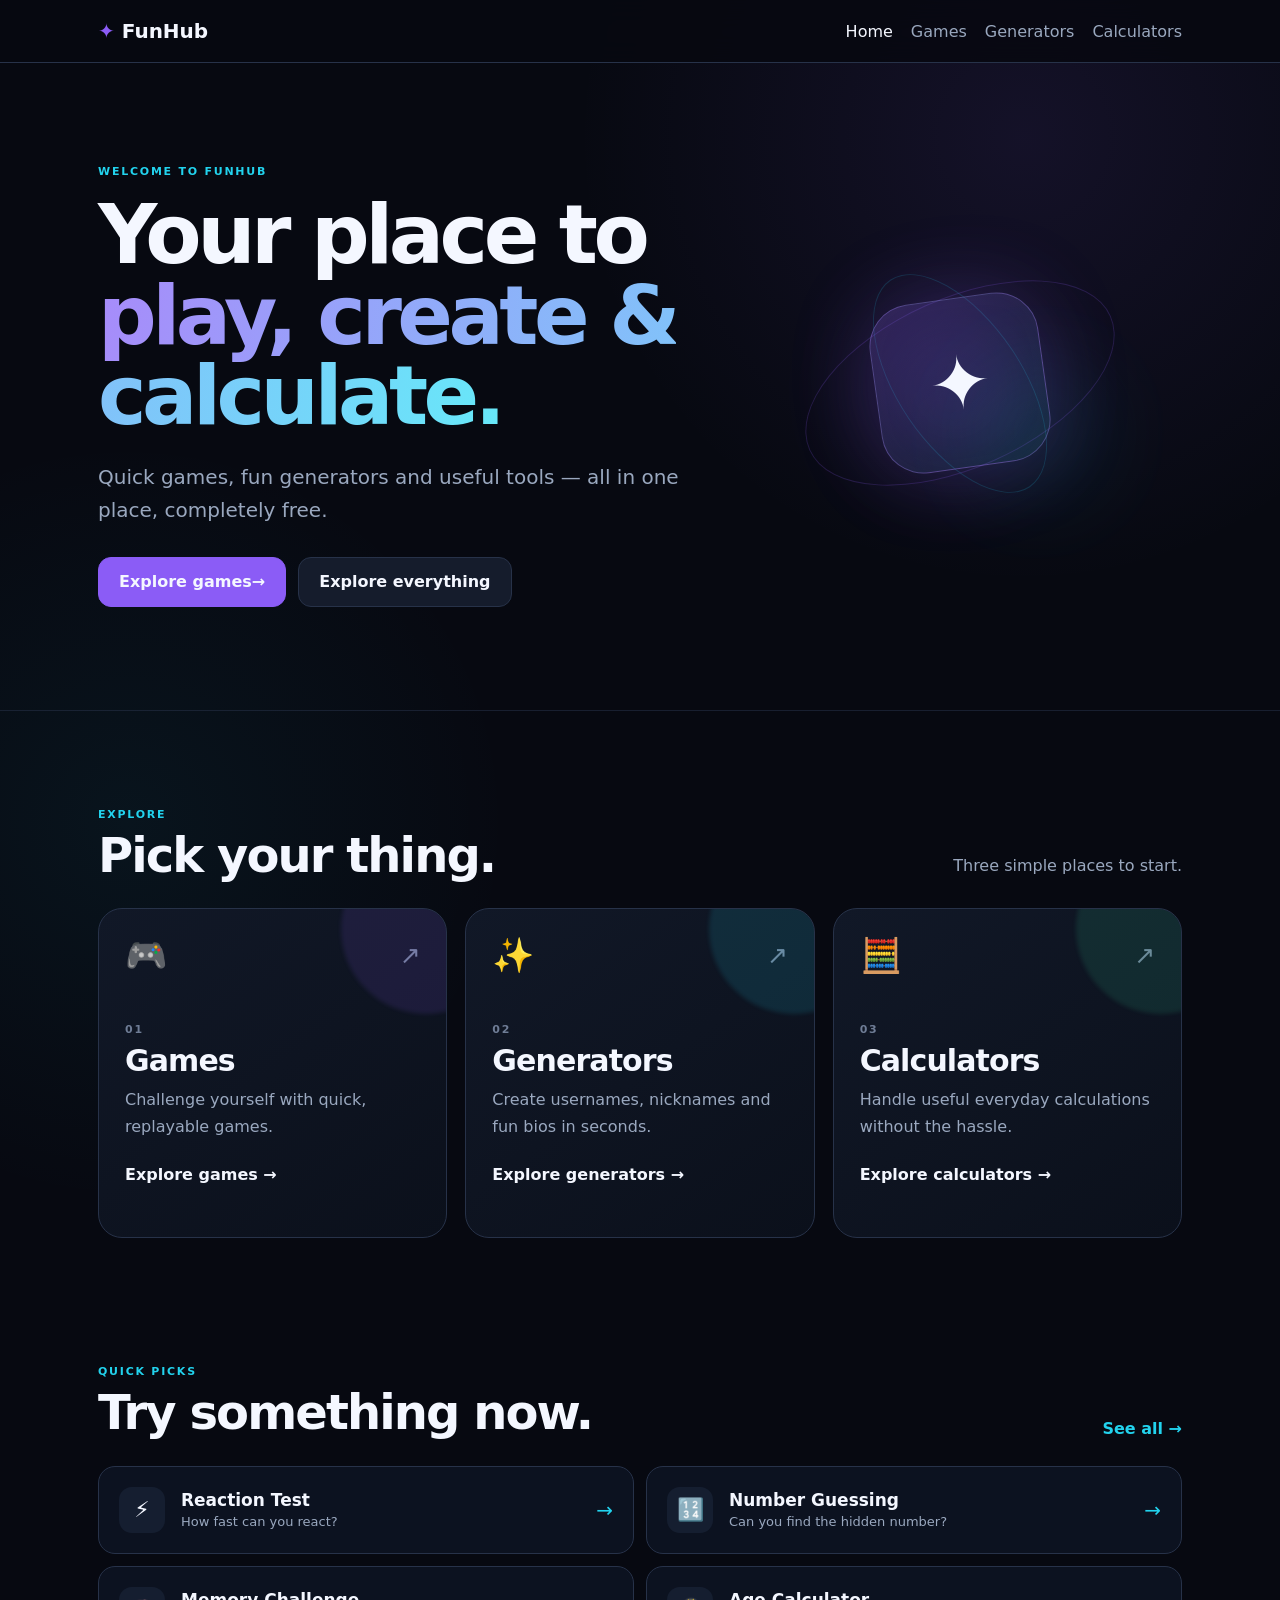
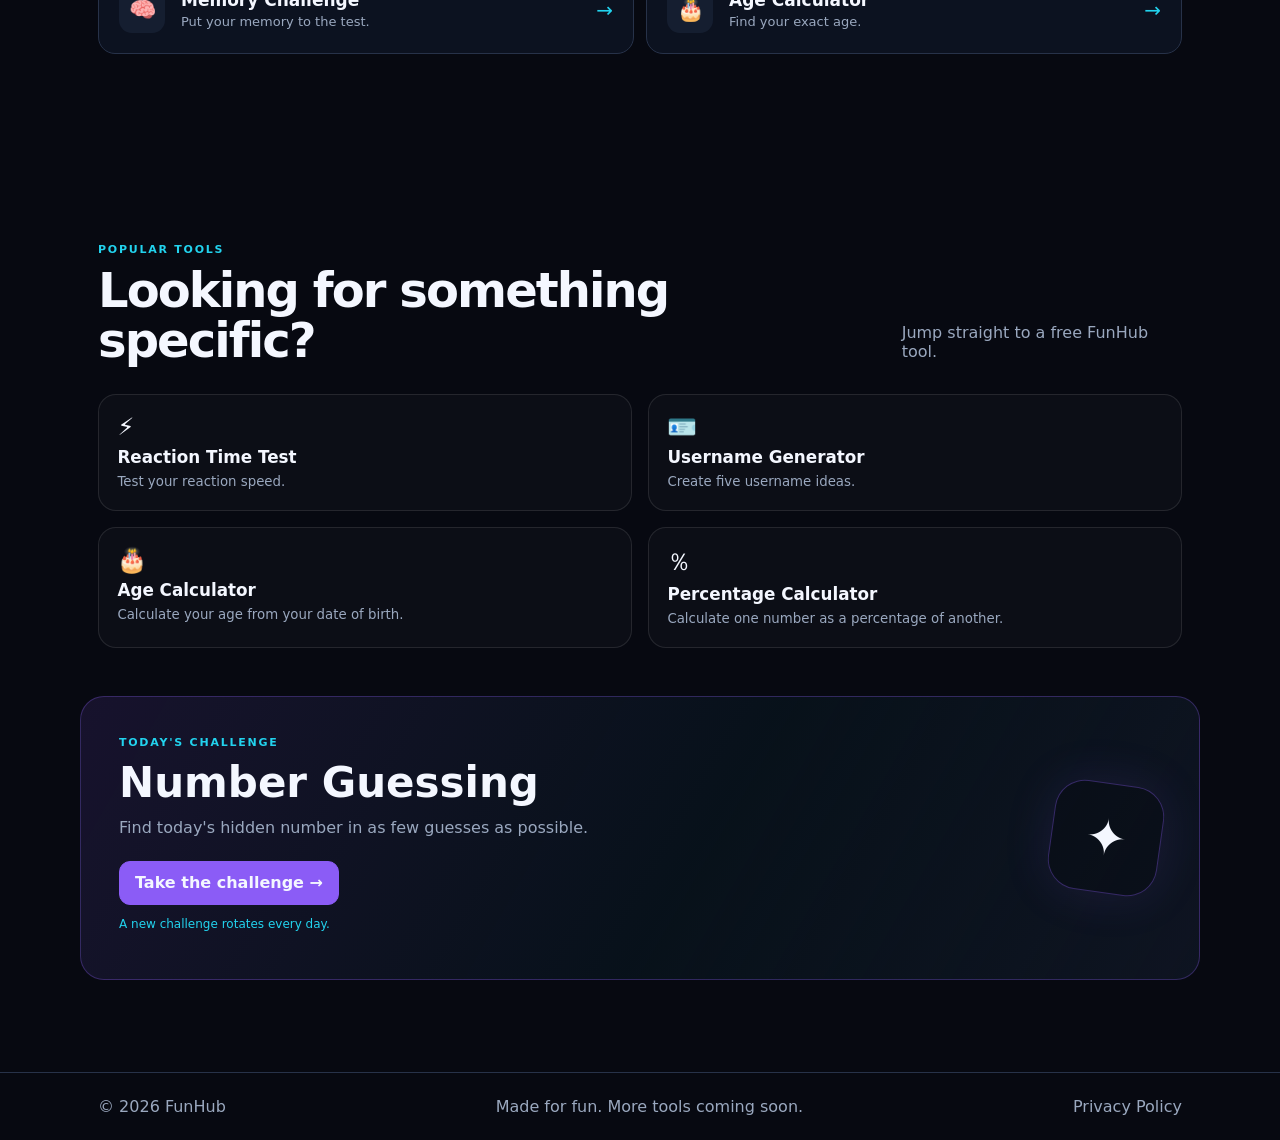
==== commit 404d759f: "Add files via upload" ====
--- a/index.html
+++ b/index.html
@@ -135,6 +135,8 @@
     </div>
   </section>
 
+  <section class="container home-section seo-home-links"><div class="home-section-heading"><div><span class="eyebrow">POPULAR TOOLS</span><h2>Looking for something specific?</h2></div><p>Jump straight to a free FunHub tool.</p></div><div class="seo-related-grid"><a class="seo-related-link" href="reaction-time-test.html"><span>⚡</span><strong>Reaction Time Test</strong><small>Test your reaction speed.</small></a><a class="seo-related-link" href="username-generator.html"><span>🪪</span><strong>Username Generator</strong><small>Create five username ideas.</small></a><a class="seo-related-link" href="age-calculator.html"><span>🎂</span><strong>Age Calculator</strong><small>Calculate your age from your date of birth.</small></a><a class="seo-related-link" href="percentage-calculator.html"><span>％</span><strong>Percentage Calculator</strong><small>Calculate one number as a percentage of another.</small></a></div></section>
+
   <section class="container home-daily" id="daily-challenge">
     <div class="daily-copy">
       <span class="eyebrow">TODAY'S CHALLENGE</span>
--- a/style.css
+++ b/style.css
@@ -94,3 +94,14 @@
 .generator-grid{display:grid;grid-template-columns:repeat(3,1fr);gap:18px}.generator-card{min-height:360px}.generator-card .input-row{align-items:stretch}.output-list{display:grid;gap:8px;margin-top:15px}.output-item{display:flex;align-items:center;justify-content:space-between;gap:10px;padding:11px 12px;border:1px solid var(--line);border-radius:11px;background:#0a0f1b}.output-item span{overflow-wrap:anywhere}.copy-btn{border:1px solid var(--line);background:#151c2c;color:var(--text);border-radius:8px;padding:7px 9px;font-size:11px;font-weight:800;cursor:pointer;white-space:nowrap}.copy-btn:hover{border-color:#536786}.generator-tip{margin:24px 0 0;color:var(--muted);font-size:13px}.generator-tip strong{color:var(--text)}
 @media(max-width:900px){.tool-grid,.tool-grid.wide,.generator-grid{grid-template-columns:1fr 1fr}.games-hero{align-items:start}.score-grid{grid-template-columns:repeat(4,1fr)}}
 @media(max-width:760px){.tool-grid,.tool-grid.wide,.generator-grid{grid-template-columns:1fr}.games-hero{display:block;padding-top:38px}.games-stat{margin-top:22px}.game-toolbar{display:block}.game-search{margin-top:12px;width:100%}.daily-game-note{align-items:flex-start;flex-direction:column}.score-panel-head{display:block}.score-panel-head .text-btn{margin-top:6px}.score-grid{grid-template-columns:repeat(2,1fr)}}
+
+/* Phase 2 SEO landing pages */
+.breadcrumbs{display:flex;gap:.55rem;align-items:center;flex-wrap:wrap;font-size:.9rem;color:var(--muted,#9ca3af);margin:0 0 1.5rem}.breadcrumbs a{color:inherit;text-decoration:none}.breadcrumbs a:hover{text-decoration:underline}
+.seo-hero{padding:2rem 0 3rem;max-width:850px}.seo-hero h1{font-size:clamp(2.1rem,5vw,4rem);line-height:1.05;margin:.6rem 0 1rem}.seo-hero p{font-size:1.08rem;line-height:1.75;color:var(--muted,#a7afbd);max-width:720px}.seo-content-grid{display:grid;grid-template-columns:minmax(0,1fr) 300px;gap:1.2rem;margin-bottom:3.5rem}.seo-article h2,.seo-cta h2{margin-top:0}.seo-article p,.seo-article li,.seo-faq p{line-height:1.75;color:var(--muted,#a7afbd)}.seo-article ol{padding-left:1.3rem}.seo-cta{height:max-content;position:sticky;top:1rem}.seo-faq{max-width:900px;margin-bottom:3.5rem}.seo-faq h2,.seo-related h2{margin:.45rem 0 1.2rem}.seo-faq details{border-top:1px solid rgba(255,255,255,.1);padding:1rem 0}.seo-faq details:last-child{border-bottom:1px solid rgba(255,255,255,.1)}.seo-faq summary{cursor:pointer;font-weight:700;list-style:none}.seo-faq summary::-webkit-details-marker{display:none}.seo-faq summary:after{content:'+';float:right;opacity:.7}.seo-faq details[open] summary:after{content:'−'}.seo-faq p{margin:.7rem 0 0}.seo-related{margin-bottom:3rem}.seo-related-grid{display:grid;grid-template-columns:repeat(2,minmax(0,1fr));gap:1rem}.seo-related-link{display:flex;flex-direction:column;gap:.35rem;padding:1.15rem;border:1px solid rgba(255,255,255,.1);border-radius:18px;background:rgba(255,255,255,.025);text-decoration:none;color:inherit;transition:transform .2s,border-color .2s}.seo-related-link:hover{transform:translateY(-2px);border-color:rgba(160,120,255,.45)}.seo-related-link span{font-size:1.5rem}.seo-related-link strong{font-size:1.05rem}.seo-related-link small{color:var(--muted,#a7afbd);line-height:1.45}
+@media(max-width:760px){.seo-content-grid{grid-template-columns:1fr}.seo-cta{position:static}.seo-related-grid{grid-template-columns:1fr}.seo-hero{padding-top:1rem}}
+
+/* Challenge + sharing */
+.challenge-banner{margin:1.25rem 0 2rem;padding:1.1rem 1.2rem;border:1px solid rgba(139,92,246,.35);background:linear-gradient(135deg,rgba(124,58,237,.16),rgba(59,130,246,.08));border-radius:20px;display:flex;align-items:center;justify-content:space-between;gap:1rem;box-shadow:0 14px 40px rgba(0,0,0,.16)}
+.challenge-banner>div{display:grid;gap:.2rem}.challenge-banner strong{font-size:1.1rem}.challenge-banner span:not(.eyebrow){color:var(--muted,#9ca3af);font-size:.92rem}.challenge-banner b{color:var(--text,#fff)}
+.share-btn{margin-top:.7rem;width:100%}.share-game-top{margin-left:.5rem}
+@media(max-width:700px){.challenge-banner{align-items:stretch;flex-direction:column}.challenge-banner .btn{width:100%}.share-game-top{margin-left:.25rem}}
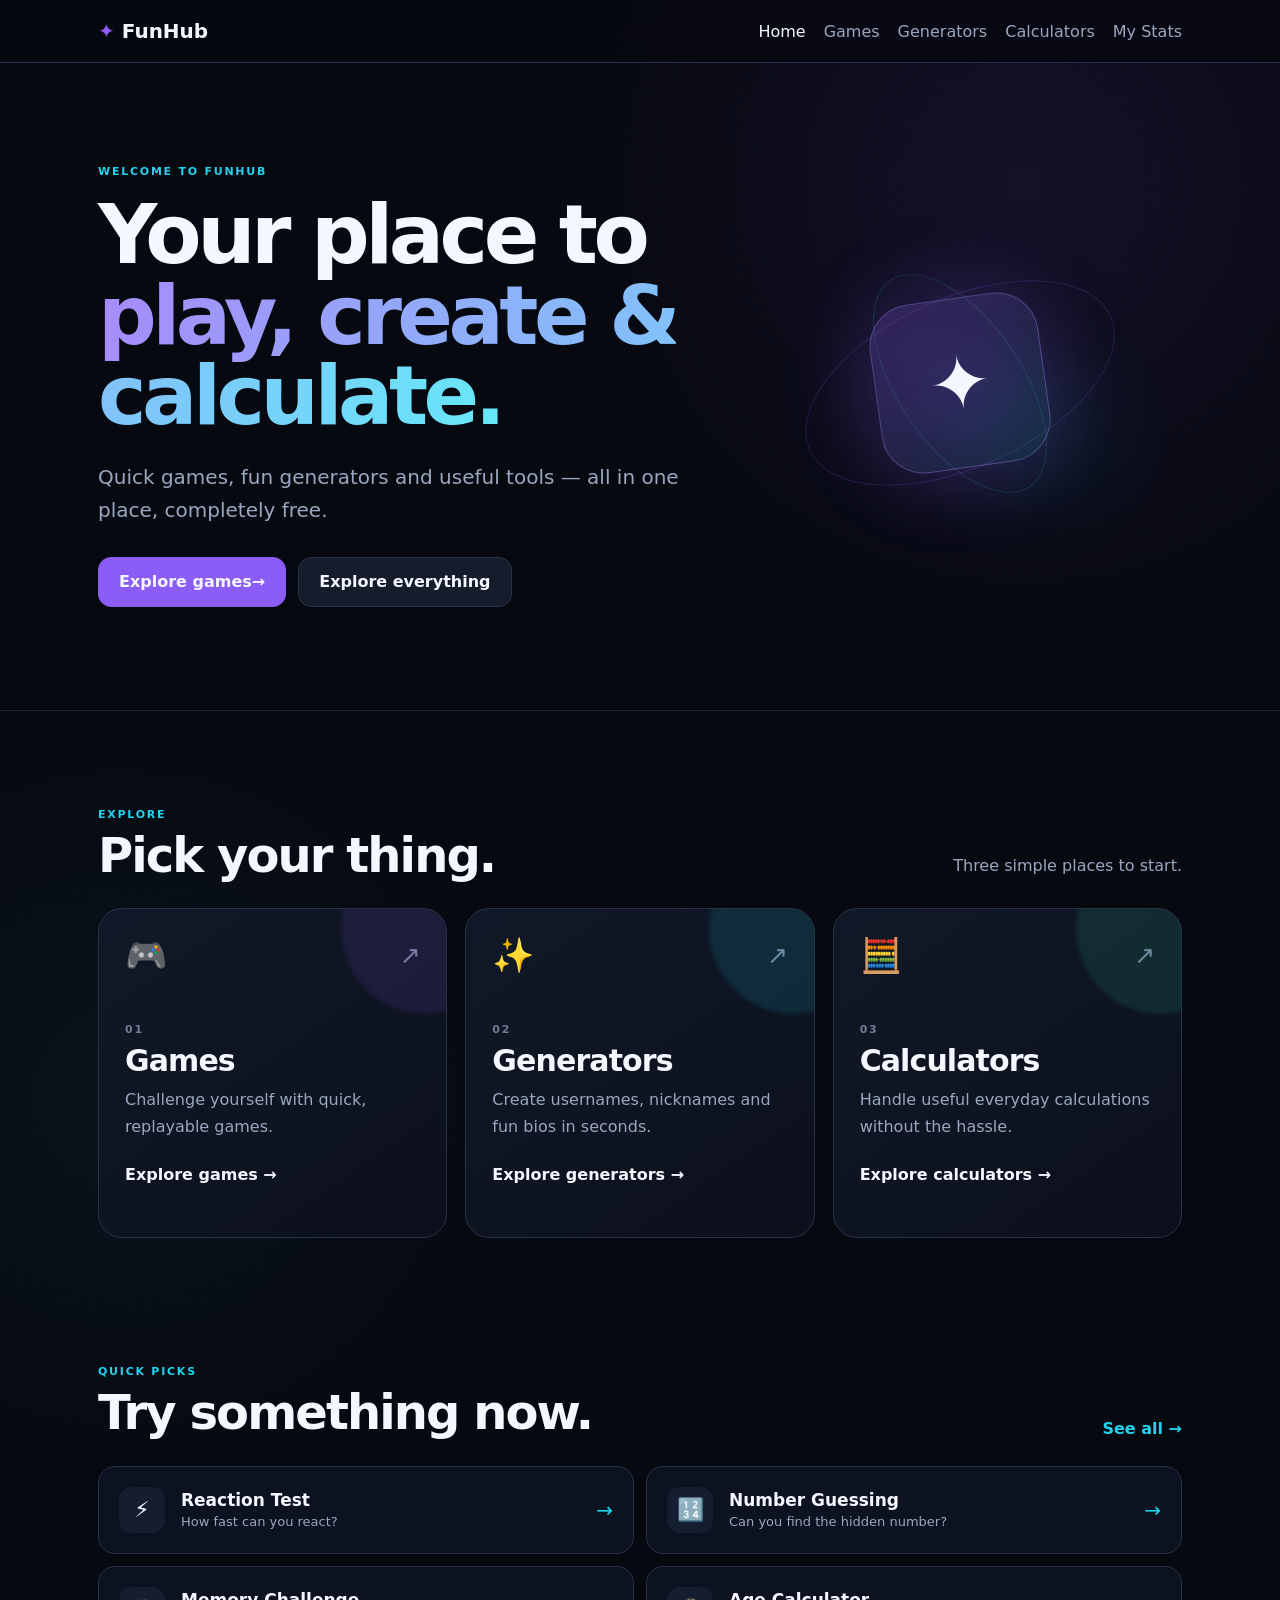
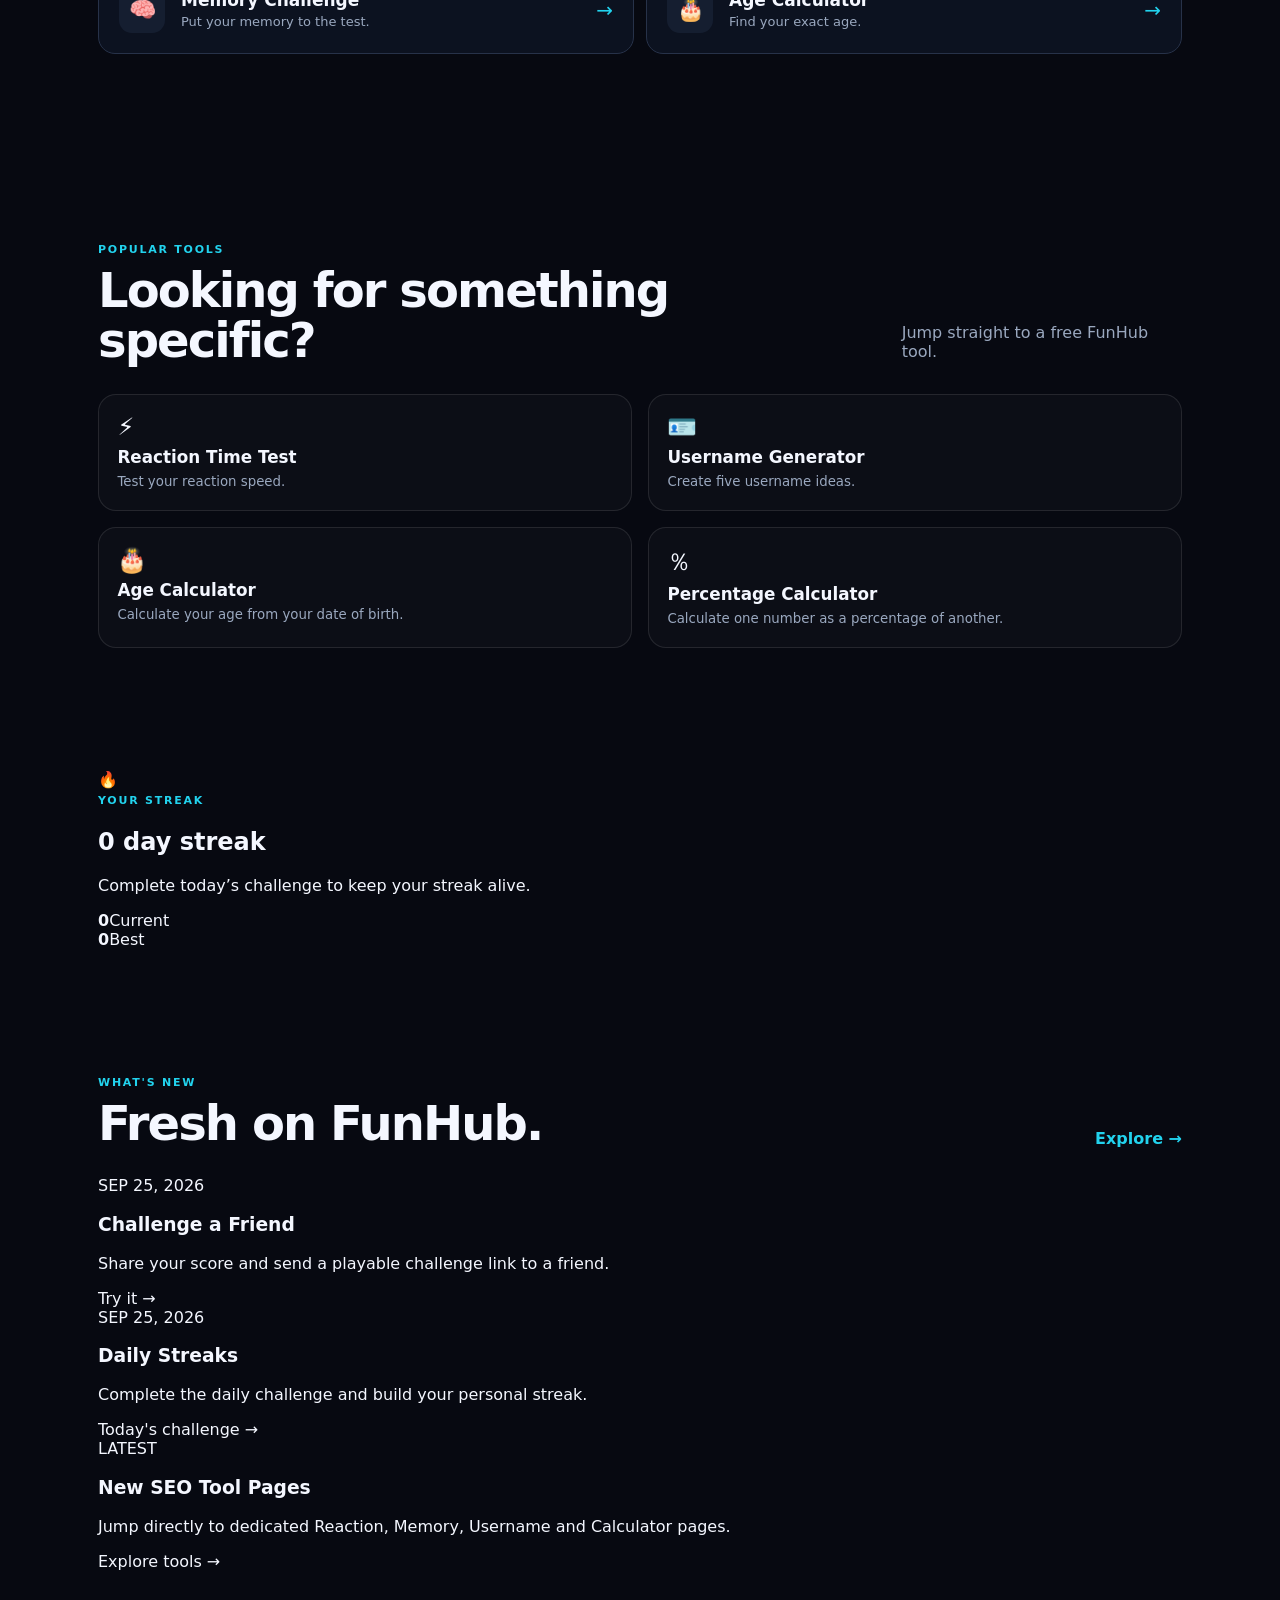
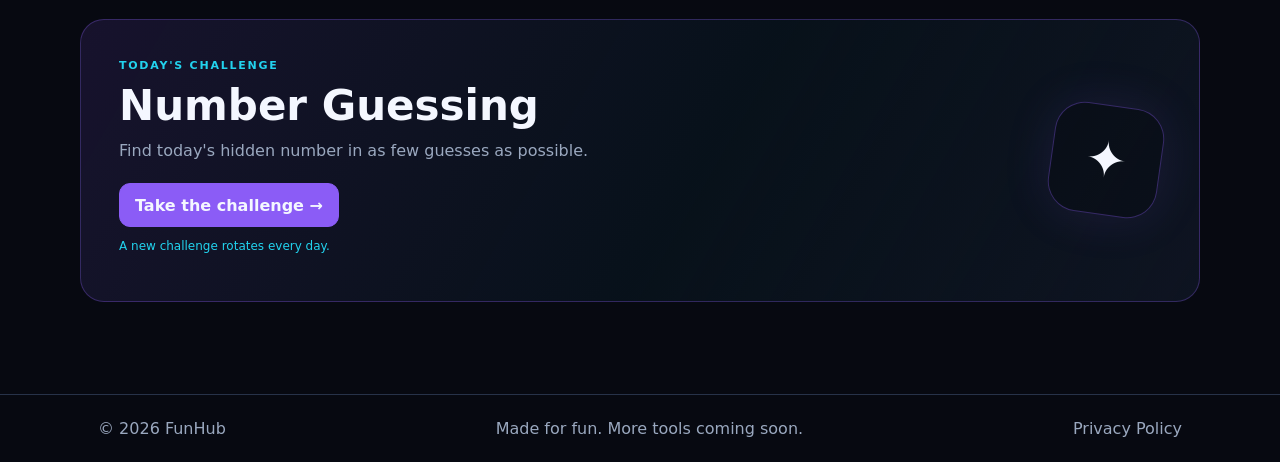
==== commit 45c8347a: "Add files via upload" ====
--- a/index.html
+++ b/index.html
@@ -39,7 +39,7 @@
       <a class="active" href="index.html">Home</a>
       <a href="games.html">Games</a>
       <a href="generators.html">Generators</a>
-      <a href="calculators.html">Calculators</a>
+      <a href="calculators.html">Calculators</a><a href="dashboard.html">My Stats</a>
     </nav>
   </div>
 </header>
@@ -137,6 +137,23 @@
 
   <section class="container home-section seo-home-links"><div class="home-section-heading"><div><span class="eyebrow">POPULAR TOOLS</span><h2>Looking for something specific?</h2></div><p>Jump straight to a free FunHub tool.</p></div><div class="seo-related-grid"><a class="seo-related-link" href="reaction-time-test.html"><span>⚡</span><strong>Reaction Time Test</strong><small>Test your reaction speed.</small></a><a class="seo-related-link" href="username-generator.html"><span>🪪</span><strong>Username Generator</strong><small>Create five username ideas.</small></a><a class="seo-related-link" href="age-calculator.html"><span>🎂</span><strong>Age Calculator</strong><small>Calculate your age from your date of birth.</small></a><a class="seo-related-link" href="percentage-calculator.html"><span>％</span><strong>Percentage Calculator</strong><small>Calculate one number as a percentage of another.</small></a></div></section>
 
+  <section class="container home-section streak-section" id="streak">
+    <div class="streak-card">
+      <div class="streak-icon">🔥</div>
+      <div class="streak-copy"><span class="eyebrow">YOUR STREAK</span><h2><span data-streak-current>0</span> day streak</h2><p data-streak-status>Complete today’s challenge to keep your streak alive.</p></div>
+      <div class="streak-stats"><div><strong data-streak-current>0</strong><span>Current</span></div><div><strong data-streak-best>0</strong><span>Best</span></div></div>
+    </div>
+  </section>
+
+  <section class="container home-section whats-new-section" id="whats-new">
+    <div class="home-section-heading"><div><span class="eyebrow">WHAT'S NEW</span><h2>Fresh on FunHub.</h2></div><a class="heading-link" href="games.html">Explore →</a></div>
+    <div class="whats-new-grid">
+      <article class="news-card"><span class="news-date">SEP 25, 2026</span><h3>Challenge a Friend</h3><p>Share your score and send a playable challenge link to a friend.</p><a href="games.html">Try it →</a></article>
+      <article class="news-card"><span class="news-date">SEP 25, 2026</span><h3>Daily Streaks</h3><p>Complete the daily challenge and build your personal streak.</p><a href="#daily-challenge">Today's challenge →</a></article>
+      <article class="news-card"><span class="news-date">LATEST</span><h3>New SEO Tool Pages</h3><p>Jump directly to dedicated Reaction, Memory, Username and Calculator pages.</p><a href="reaction-time-test.html">Explore tools →</a></article>
+    </div>
+  </section>
+
   <section class="container home-daily" id="daily-challenge">
     <div class="daily-copy">
       <span class="eyebrow">TODAY'S CHALLENGE</span>
